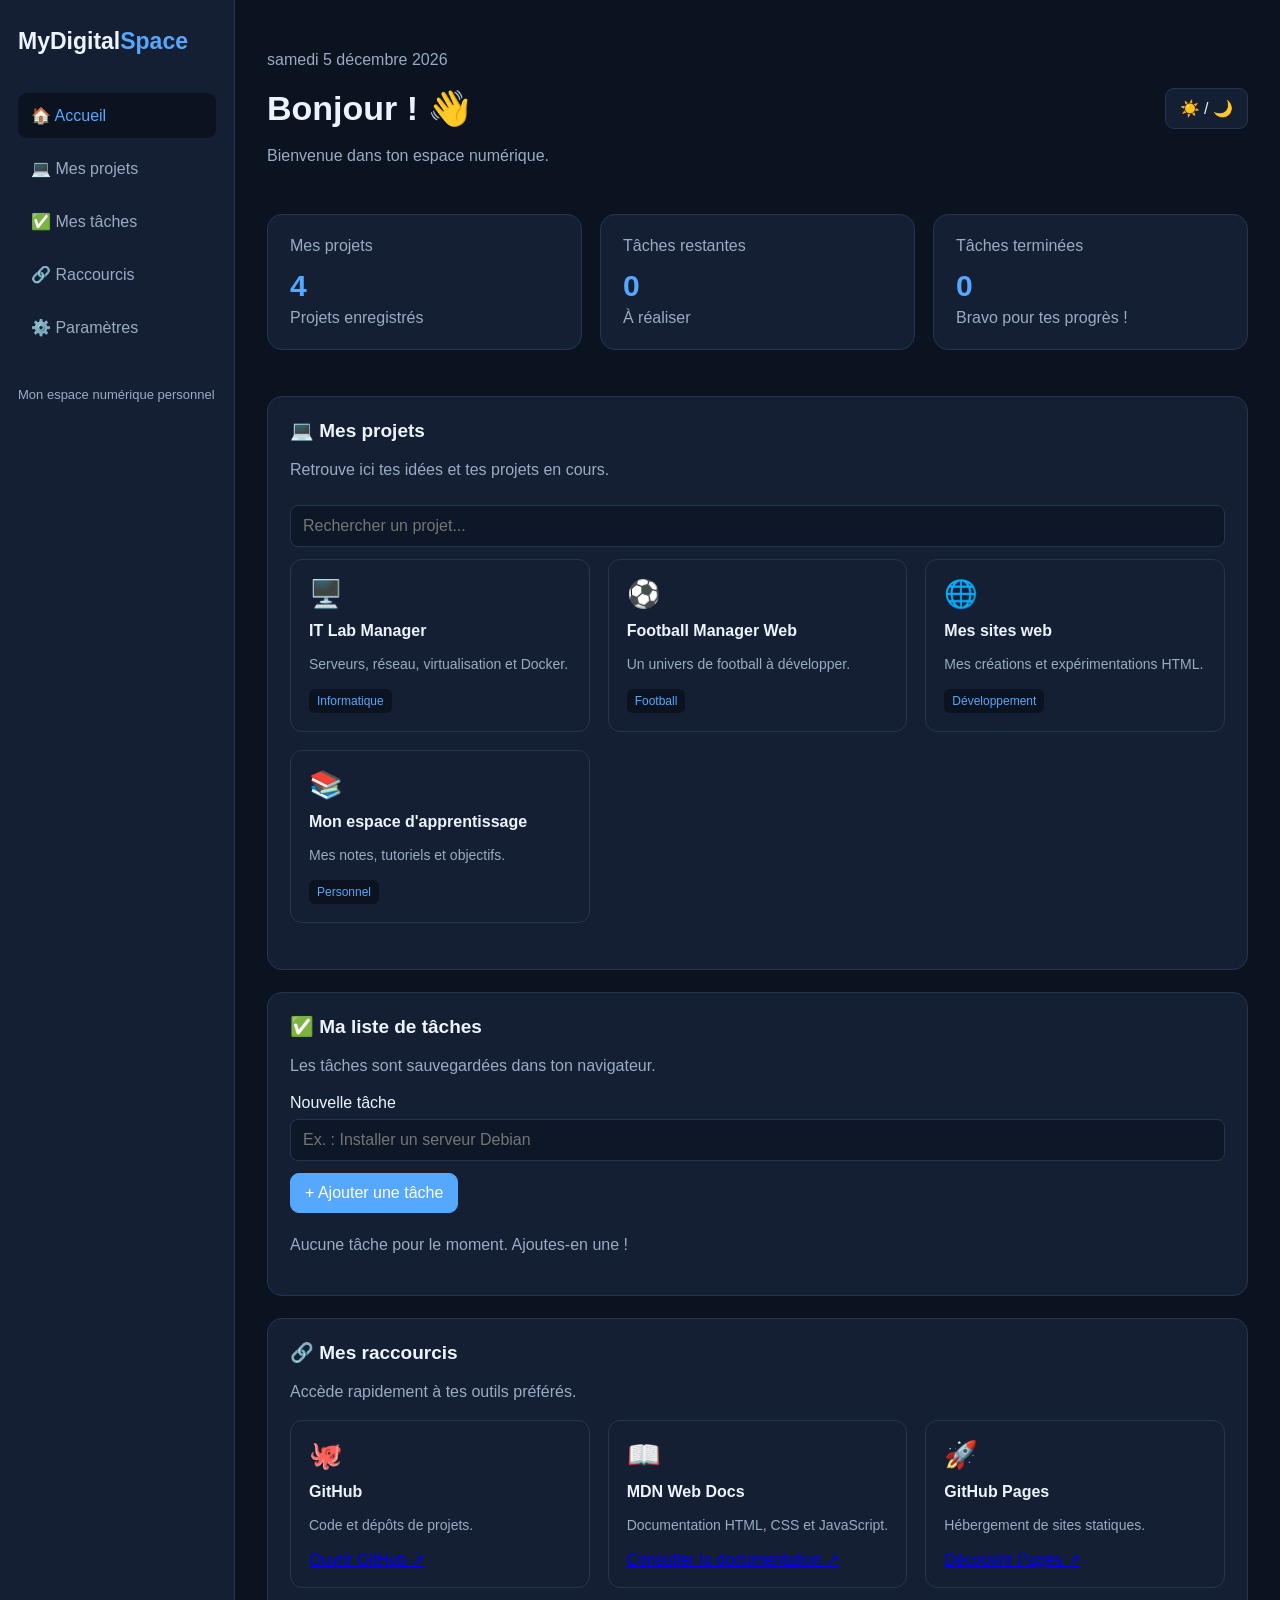
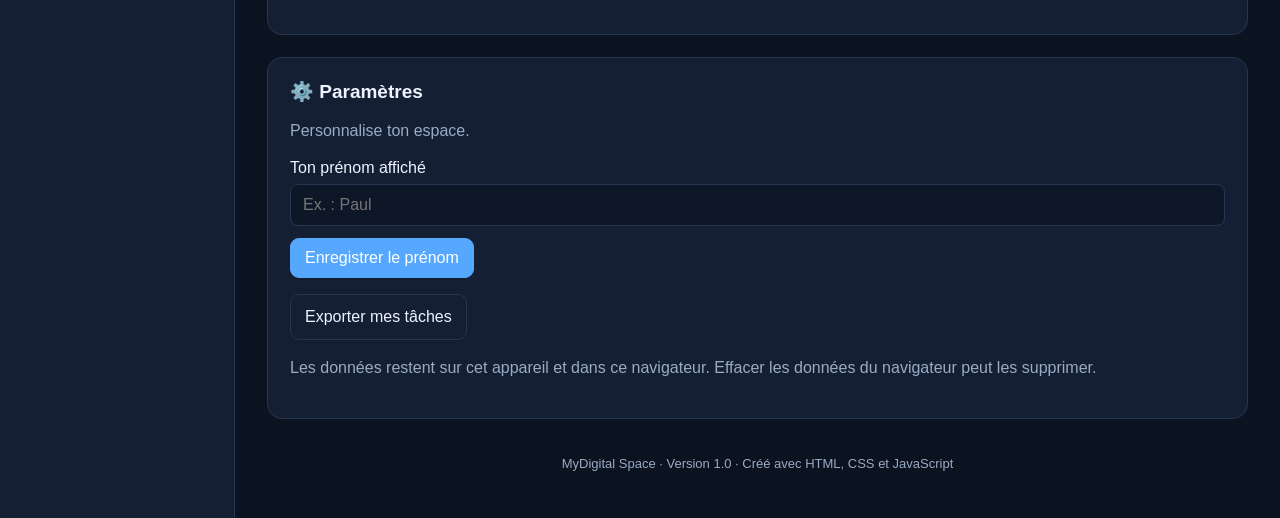
==== index.html @ 5dfcffd0 "Add initial HTML, CSS, and JavaScript for app Initial commit of the MyDigital Space web application," ====
<!DOCTYPE html>
<html lang="fr">
<head>
  <meta charset="UTF-8">
  <meta name="viewport" content="width=device-width, initial-scale=1">
  <title>MyDigital Space</title>

  <style>
    :root {
      --bg: #0b1220;
      --panel: #141f33;
      --text: #edf4ff;
      --muted: #9aabc4;
      --accent: #56a8ff;
      --border: #263650;
      --input: #0d1728;
    }

    body.light {
      --bg: #eef4fb;
      --panel: #ffffff;
      --text: #18253a;
      --muted: #60718b;
      --accent: #1769cf;
      --border: #d9e3ef;
      --input: #f5f8fc;
    }

    * {
      box-sizing: border-box;
    }

    body {
      margin: 0;
      background: var(--bg);
      color: var(--text);
      font-family: Arial, sans-serif;
      transition: background .2s, color .2s;
    }

    button, input, select {
      font: inherit;
    }

    button {
      cursor: pointer;
    }

    .layout {
      display: flex;
      min-height: 100vh;
    }

    aside {
      width: 235px;
      padding: 28px 18px;
      background: var(--panel);
      border-right: 1px solid var(--border);
      flex-shrink: 0;
    }

    .logo {
      font-size: 23px;
      font-weight: bold;
      margin-bottom: 38px;
    }

    .logo span {
      color: var(--accent);
    }

    .nav-link {
      display: block;
      width: 100%;
      padding: 13px;
      margin-bottom: 8px;
      color: var(--muted);
      text-decoration: none;
      border: 0;
      border-radius: 9px;
      background: transparent;
      text-align: left;
    }

    .nav-link:hover,
    .nav-link.active {
      background: var(--bg);
      color: var(--accent);
    }

    main {
      flex: 1;
      min-width: 0;
      padding: 32px;
    }

    header {
      display: flex;
      justify-content: space-between;
      align-items: center;
      gap: 16px;
      margin-bottom: 30px;
    }

    h1 {
      margin: 0 0 8px;
      font-size: clamp(24px, 4vw, 34px);
    }

    h2 {
      font-size: 19px;
      margin-top: 0;
    }

    p {
      line-height: 1.5;
    }

    .muted {
      color: var(--muted);
    }

    .button {
      border: 1px solid var(--border);
      background: var(--panel);
      color: var(--text);
      padding: 10px 14px;
      border-radius: 9px;
    }

    .button.primary {
      background: var(--accent);
      border-color: var(--accent);
      color: white;
    }

    .grid {
      display: grid;
      grid-template-columns: repeat(3, minmax(0, 1fr));
      gap: 18px;
      margin-bottom: 24px;
    }

    .panel {
      background: var(--panel);
      border: 1px solid var(--border);
      border-radius: 15px;
      padding: 22px;
      margin-bottom: 22px;
    }

    .stat {
      font-size: 30px;
      font-weight: bold;
      margin: 14px 0 6px;
      color: var(--accent);
    }

    .project-icon {
      font-size: 27px;
      margin-bottom: 12px;
    }

    .project-card {
      border: 1px solid var(--border);
      border-radius: 12px;
      padding: 18px;
      min-width: 0;
    }

    .project-card h3 {
      margin: 0 0 8px;
      font-size: 16px;
    }

    .project-card p {
      color: var(--muted);
      font-size: 14px;
    }

    .tag {
      display: inline-block;
      background: var(--bg);
      color: var(--accent);
      border-radius: 6px;
      padding: 5px 8px;
      font-size: 12px;
    }

    .field {
      width: 100%;
      padding: 11px 12px;
      margin: 7px 0 12px;
      background: var(--input);
      color: var(--text);
      border: 1px solid var(--border);
      border-radius: 8px;
    }

    .task-row {
      display: flex;
      align-items: center;
      gap: 10px;
      padding: 12px 0;
      border-bottom: 1px solid var(--border);
    }

    .task-row:last-child {
      border-bottom: 0;
    }

    .task-row label {
      flex: 1;
      overflow-wrap: anywhere;
    }

    .task-row.done label {
      text-decoration: line-through;
      color: var(--muted);
    }

    .delete {
      color: #ff8585;
      background: transparent;
      border: 0;
      padding: 7px;
    }

    .section {
      scroll-margin-top: 20px;
    }

    .hidden {
      display: none !important;
    }

    footer {
      color: var(--muted);
      font-size: 13px;
      text-align: center;
      padding: 15px;
    }

    @media (max-width: 900px) {
      .grid {
        grid-template-columns: repeat(2, minmax(0, 1fr));
      }

      aside {
        width: 190px;
      }

      main {
        padding: 22px;
      }
    }

    @media (max-width: 620px) {
      .layout {
        display: block;
      }

      aside {
        width: 100%;
        padding: 18px;
        border-right: 0;
        border-bottom: 1px solid var(--border);
      }

      .logo {
        margin-bottom: 15px;
      }

      aside nav {
        display: flex;
        flex-wrap: wrap;
        gap: 5px;
      }

      .nav-link {
        width: auto;
        margin: 0;
        padding: 9px;
      }

      main {
        padding: 18px;
      }

      .grid {
        grid-template-columns: 1fr;
      }

      header {
        align-items: flex-start;
      }
    }
  </style>
</head>

<body>
<div class="layout">

  <aside>
    <div class="logo">MyDigital<span>Space</span></div>

    <nav aria-label="Navigation principale">
      <a class="nav-link active" href="#accueil">🏠 Accueil</a>
      <a class="nav-link" href="#projets">💻 Mes projets</a>
      <a class="nav-link" href="#taches">✅ Mes tâches</a>
      <a class="nav-link" href="#raccourcis">🔗 Raccourcis</a>
      <a class="nav-link" href="#parametres">⚙️ Paramètres</a>
    </nav>

    <p class="muted" style="margin-top:35px;font-size:13px">
      Mon espace numérique personnel
    </p>
  </aside>

  <main>
    <header id="accueil">
      <div>
        <p class="muted" id="date">Mon espace personnel</p>
        <h1>Bonjour ! 👋</h1>
        <p class="muted">Bienvenue dans ton espace numérique.</p>
      </div>

      <button class="button" id="themeBtn" type="button">
        ☀️ / 🌙
      </button>
    </header>

    <section class="grid" aria-label="Statistiques">
      <article class="panel">
        <div class="muted">Mes projets</div>
        <div class="stat" id="projectCount">4</div>
        <div class="muted">Projets enregistrés</div>
      </article>

      <article class="panel">
        <div class="muted">Tâches restantes</div>
        <div class="stat" id="remainingCount">0</div>
        <div class="muted">À réaliser</div>
      </article>

      <article class="panel">
        <div class="muted">Tâches terminées</div>
        <div class="stat" id="doneCount">0</div>
        <div class="muted">Bravo pour tes progrès !</div>
      </article>
    </section>

    <section class="panel section" id="projets">
      <h2>💻 Mes projets</h2>
      <p class="muted">
        Retrouve ici tes idées et tes projets en cours.
      </p>

      <input
        class="field"
        id="projectSearch"
        type="search"
        placeholder="Rechercher un projet..."
        aria-label="Rechercher un projet"
      >

      <div class="grid" id="projectGrid">
        <article class="project-card" data-search="informatique serveur réseau">
          <div class="project-icon">🖥️</div>
          <h3>IT Lab Manager</h3>
          <p>Serveurs, réseau, virtualisation et Docker.</p>
          <span class="tag">Informatique</span>
        </article>

        <article class="project-card" data-search="football club gestion">
          <div class="project-icon">⚽</div>
          <h3>Football Manager Web</h3>
          <p>Un univers de football à développer.</p>
          <span class="tag">Football</span>
        </article>

        <article class="project-card" data-search="site web github pages">
          <div class="project-icon">🌐</div>
          <h3>Mes sites web</h3>
          <p>Mes créations et expérimentations HTML.</p>
          <span class="tag">Développement</span>
        </article>

        <article class="project-card" data-search="apprentissage notes">
          <div class="project-icon">📚</div>
          <h3>Mon espace d'apprentissage</h3>
          <p>Mes notes, tutoriels et objectifs.</p>
          <span class="tag">Personnel</span>
        </article>
      </div>
      <p class="muted" id="noProjects" hidden>
        Aucun projet ne correspond à cette recherche.
      </p>
    </section>

    <section class="panel section" id="taches">
      <h2>✅ Ma liste de tâches</h2>
      <p class="muted">
        Les tâches sont sauvegardées dans ton navigateur.
      </p>

      <form id="taskForm">
        <label for="taskInput">Nouvelle tâche</label>
        <input
          class="field"
          id="taskInput"
          maxlength="150"
          placeholder="Ex. : Installer un serveur Debian"
          required
        >
        <button class="button primary" type="submit">
          + Ajouter une tâche
        </button>
      </form>

      <div id="taskList" style="margin-top:20px"></div>
      <p class="muted" id="emptyTasks">
        Aucune tâche pour le moment. Ajoutes-en une !
      </p>
    </section>

    <section class="panel section" id="raccourcis">
      <h2>🔗 Mes raccourcis</h2>
      <p class="muted">Accède rapidement à tes outils préférés.</p>

      <div class="grid">
        <article class="project-card">
          <div class="project-icon">🐙</div>
          <h3>GitHub</h3>
          <p>Code et dépôts de projets.</p>
          <a href="https://github.com/" target="_blank"
             rel="noopener noreferrer">Ouvrir GitHub ↗</a>
        </article>

        <article class="project-card">
          <div class="project-icon">📖</div>
          <h3>MDN Web Docs</h3>
          <p>Documentation HTML, CSS et JavaScript.</p>
          <a href="https://developer.mozilla.org/fr/"
             target="_blank" rel="noopener noreferrer">
            Consulter la documentation ↗
          </a>
        </article>

        <article class="project-card">
          <div class="project-icon">🚀</div>
          <h3>GitHub Pages</h3>
          <p>Hébergement de sites statiques.</p>
          <a href="https://pages.github.com/"
             target="_blank" rel="noopener noreferrer">
            Découvrir Pages ↗
          </a>
        </article>
      </div>
    </section>

    <section class="panel section" id="parametres">
      <h2>⚙️ Paramètres</h2>
      <p class="muted">Personnalise ton espace.</p>

      <label for="displayName">Ton prénom affiché</label>
      <input class="field" id="displayName"
             maxlength="40" placeholder="Ex. : Paul">

      <button class="button primary" id="saveName" type="button">
        Enregistrer le prénom
      </button>

      <p>
        <button class="button" id="exportBtn" type="button">
          Exporter mes tâches
        </button>
      </p>

      <p class="muted">
        Les données restent sur cet appareil et dans ce navigateur.
        Effacer les données du navigateur peut les supprimer.
      </p>
    </section>

    <footer>
      MyDigital Space · Version 1.0 · Créé avec HTML, CSS et JavaScript
    </footer>
  </main>
</div>

<script>
  const $ = (selector) => document.querySelector(selector);

  // Chargement sécurisé des données locales
  function load(key, fallback) {
    try {
      const value = localStorage.getItem(key);
      return value === null ? fallback : JSON.parse(value);
    } catch {
      return fallback;
    }
  }

  function save(key, value) {
    try {
      localStorage.setItem(key, JSON.stringify(value));
    } catch {
      alert("Impossible de sauvegarder. Vérifie le stockage du navigateur.");
    }
  }

  let tasks = load("mds_tasks", []);
  if (!Array.isArray(tasks)) tasks = [];

  let savedName = load("mds_name", "");
  if (typeof savedName !== "string") savedName = "";

  function renderTasks() {
    const list = $("#taskList");
    list.replaceChildren();

    tasks.forEach((task) => {
      const row = document.createElement("div");
      row.className = "task-row" + (task.done ? " done" : "");

      const checkbox = document.createElement("input");
      checkbox.type = "checkbox";
      checkbox.checked = Boolean(task.done);
      checkbox.setAttribute("aria-label", "Tâche terminée");

      checkbox.addEventListener("change", () => {
        task.done = checkbox.checked;
        save("mds_tasks", tasks);
        renderTasks();
      });

      const label = document.createElement("label");
      label.textContent = task.text;

      const remove = document.createElement("button");
      remove.className = "delete";
      remove.type = "button";
      remove.textContent = "Supprimer";
      remove.setAttribute("aria-label", "Supprimer " + task.text);

      remove.addEventListener("click", () => {
        tasks = tasks.filter((item) => item.id !== task.id);
        save("mds_tasks", tasks);
        renderTasks();
      });

      row.append(checkbox, label, remove);
      list.append(row);
    });

    const completed = tasks.filter((task) => task.done).length;

    $("#remainingCount").textContent = tasks.length - completed;
    $("#doneCount").textContent = completed;
    $("#emptyTasks").hidden = tasks.length > 0;
  }

  $("#taskForm").addEventListener("submit", (event) => {
    event.preventDefault();

    const input = $("#taskInput");
    const text = input.value.trim();

    if (!text) return;

    tasks.push({
      id: Date.now() + "-" + Math.random().toString(16).slice(2),
      text,
      done: false
    });

    save("mds_tasks", tasks);
    input.value = "";
    renderTasks();
    input.focus();
  });

  // Mode sombre / clair
  function applyTheme(theme) {
    document.body.classList.toggle("light", theme === "light");
    save("mds_theme", theme);
  }

  $("#themeBtn").addEventListener("click", () => {
    const next = document.body.classList.contains("light")
      ? "dark"
      : "light";

    applyTheme(next);
  });

  const initialTheme = load("mds_theme", "dark");
  applyTheme(initialTheme === "light" ? "light" : "dark");

  // Recherche de projets
  $("#projectSearch").addEventListener("input", (event) => {
    const query = event.target.value.trim().toLowerCase();
    let visible = 0;

    document.querySelectorAll(".project-card[data-search]")
      .forEach((card) => {
        const matches = card.dataset.search.includes(query) ||
          card.textContent.toLowerCase().includes(query);

        card.classList.toggle("hidden", !matches);
        if (matches) visible++;
      });

    $("#noProjects").hidden = visible > 0;
  });

  // Personnalisation du prénom
  function updateGreeting(name) {
    const title = document.querySelector("header h1");
    title.textContent = name ? "Bonjour " + name + " ! 👋" : "Bonjour ! 👋";
  }

  $("#displayName").value = savedName;
  updateGreeting(savedName);

  $("#saveName").addEventListener("click", () => {
    savedName = $("#displayName").value.trim().slice(0, 40);
    save("mds_name", savedName);
    updateGreeting(savedName);
  });

  // Date du jour
  $("#date").textContent = new Intl.DateTimeFormat("fr-FR", {
    weekday: "long",
    day: "numeric",
    month: "long",
    year: "numeric"
  }).format(new Date());

  // Export JSON des tâches
  $("#exportBtn").addEventListener("click", () => {
    const blob = new Blob(
      [JSON.stringify(tasks, null, 2)],
      { type: "application/json" }
    );

    const url = URL.createObjectURL(blob);
    const link = document.createElement("a");
    link.href = url;
    link.download = "mes-taches.json";
    link.click();
    URL.revokeObjectURL(url);
  });

  // Statistiques des projets
  $("#projectCount").textContent =
    document.querySelectorAll(".project-card[data-search]").length;

  renderTasks();
</script>
</body>
</html>
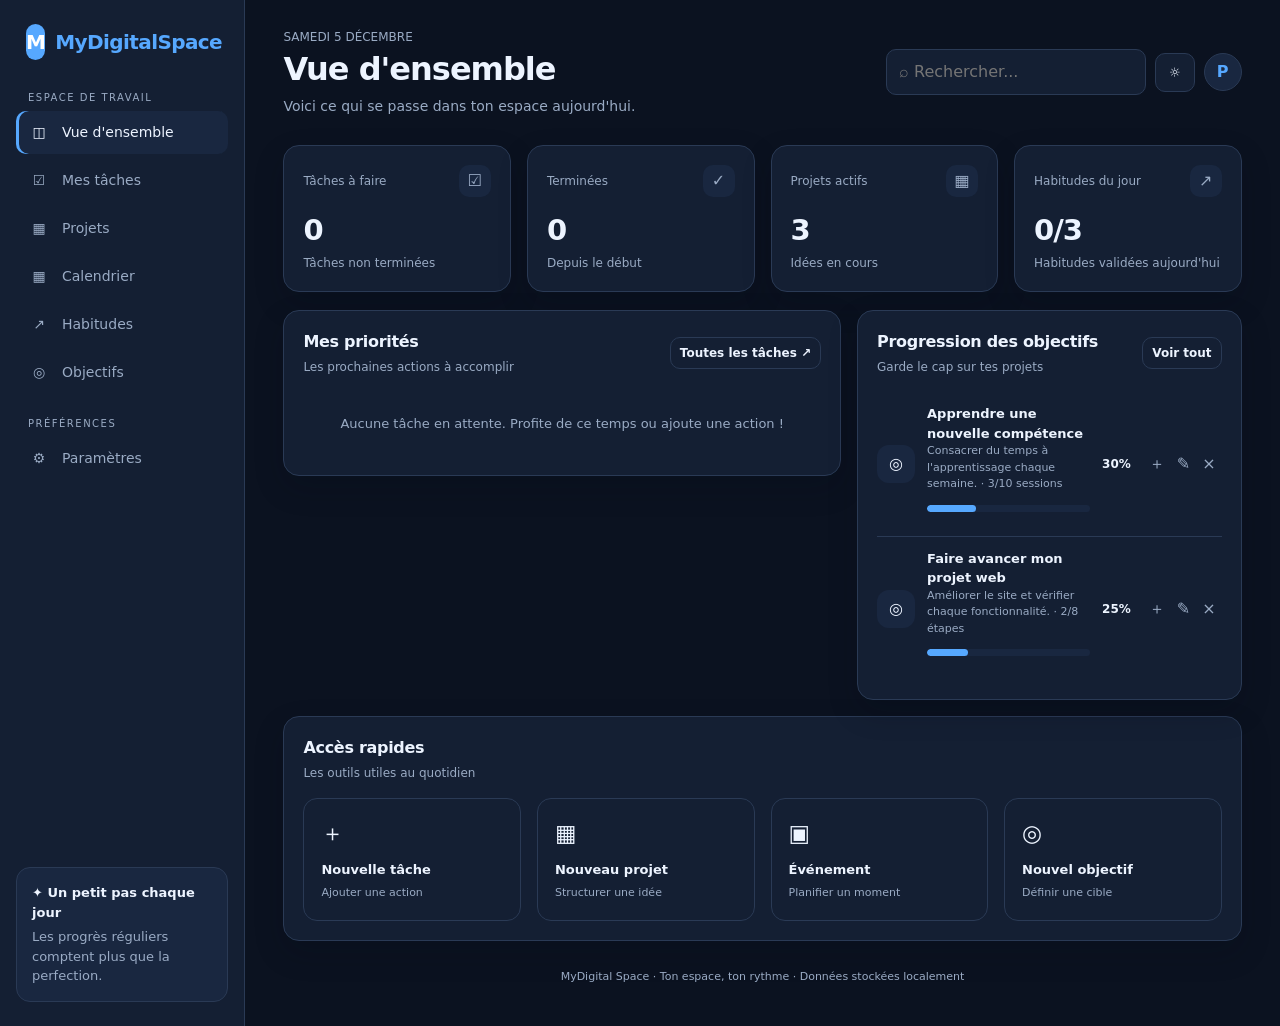
==== commit e32866bb: "Add files via upload" ====
--- a/index.html
+++ b/index.html
@@ -1,664 +1,167 @@
-
 <!DOCTYPE html>
 <html lang="fr">
 <head>
-  <meta charset="UTF-8">
-  <meta name="viewport" content="width=device-width, initial-scale=1">
-  <title>MyDigital Space</title>
+<meta charset="UTF-8">
+<meta name="viewport" content="width=device-width, initial-scale=1">
+<meta name="description" content="MyDigital Space, espace personnel pour organiser ses tâches, projets, habitudes et objectifs.">
+<title>MyDigital Space</title>
+<style>
+:root{--bg:#0b1220;--panel:#141f33;--panel2:#192740;--text:#edf4ff;--muted:#9aabc4;--accent:#56a8ff;--accent2:#8bd8d0;--border:#2a3a55;--danger:#ff8585;--good:#65d6a2;--shadow:0 12px 30px #02081730}
+body.light{--bg:#eef4fb;--panel:#fff;--panel2:#f5f8fd;--text:#18253a;--muted:#60718b;--accent:#1769cf;--accent2:#087f78;--border:#d9e3ef;--shadow:0 12px 30px #19345610}
+*{box-sizing:border-box}html{scroll-behavior:smooth}body{margin:0;background:var(--bg);color:var(--text);font-family:Inter,ui-sans-serif,system-ui,-apple-system,"Segoe UI",sans-serif;line-height:1.5}button,input,select,textarea{font:inherit}button,a{transition:background .18s,border-color .18s,color .18s}button{cursor:pointer}button:focus-visible,a:focus-visible,input:focus-visible,textarea:focus-visible,select:focus-visible{outline:3px solid var(--accent);outline-offset:2px}a{color:var(--accent);text-decoration:none}.shell{display:grid;grid-template-columns:245px minmax(0,1fr);min-height:100vh}.sidebar{background:var(--panel);border-right:1px solid var(--border);padding:24px 16px;display:flex;flex-direction:column;gap:24px}.brand{display:flex;gap:10px;align-items:center;padding:0 10px;font-weight:800;font-size:20px;letter-spacing:-.6px}.brand-mark{display:grid;place-items:center;width:36px;height:36px;background:var(--accent);color:#fff;border-radius:12px;font-weight:900}.brand span:last-child{color:var(--accent)}.nav-label{font-size:10px;letter-spacing:1.5px;text-transform:uppercase;color:var(--muted);padding:0 12px;margin:6px 0}.nav{display:grid;gap:5px}.nav a{color:var(--muted);display:flex;gap:12px;align-items:center;padding:11px 12px;border-radius:10px;font-size:14px}.nav a:hover,.nav a.active{background:var(--panel2);color:var(--text)}.nav a.active{box-shadow:inset 3px 0 var(--accent)}.nav-icon{width:22px;text-align:center}.side-note{margin-top:auto;border:1px solid var(--border);background:var(--panel2);border-radius:14px;padding:15px;font-size:13px;color:var(--muted)}.side-note strong{color:var(--text);display:block;margin-bottom:5px}.main{min-width:0;padding:28px clamp(16px,3vw,42px) 40px;max-width:1600px;width:100%;margin:0 auto}.topbar{display:flex;justify-content:space-between;align-items:center;gap:16px;margin-bottom:28px}.crumb{color:var(--muted);font-size:12px;margin-bottom:5px}.page-title{font-size:clamp(24px,3vw,32px);line-height:1.15;margin:0;letter-spacing:-1px}.sub{color:var(--muted);margin:8px 0 0;font-size:14px}.top-actions{display:flex;gap:9px;align-items:center}.avatar{width:38px;height:38px;border-radius:50%;background:var(--panel2);border:1px solid var(--border);display:grid;place-items:center;font-weight:700;color:var(--accent)}.btn{border:1px solid var(--border);background:var(--panel);color:var(--text);border-radius:10px;padding:9px 13px;font-size:13px;font-weight:650;display:inline-flex;align-items:center;justify-content:center;gap:7px}.btn:hover{border-color:var(--accent)}.btn.primary{background:var(--accent);border-color:var(--accent);color:white}.btn.danger{color:var(--danger)}.btn.small{padding:6px 9px;font-size:12px}.search{width:min(260px,34vw);border:1px solid var(--border);background:var(--panel);border-radius:10px;color:var(--text);padding:10px 12px}.view{display:none;animation:appear .2s ease}.view.active{display:block}@keyframes appear{from{opacity:.4;transform:translateY(4px)}to{opacity:1;transform:none}}.grid{display:grid;gap:16px}.stats{grid-template-columns:repeat(4,minmax(0,1fr));margin-bottom:18px}.card{background:var(--panel);border:1px solid var(--border);border-radius:16px;padding:19px;box-shadow:var(--shadow);min-width:0}.stat-head{display:flex;justify-content:space-between;align-items:center;color:var(--muted);font-size:12px;gap:8px}.stat-icon{width:32px;height:32px;border-radius:10px;display:grid;place-items:center;background:var(--panel2);font-size:16px}.stat-value{font-size:29px;font-weight:800;letter-spacing:-1px;margin:12px 0 2px}.stat-foot{font-size:12px;color:var(--muted)}.accent{color:var(--accent)}.two-col{grid-template-columns:minmax(0,1.45fr) minmax(270px,1fr);align-items:start}.section-head{display:flex;justify-content:space-between;align-items:center;gap:12px;margin-bottom:16px}.section-head h2{font-size:16px;margin:0;letter-spacing:-.3px}.section-head p{font-size:12px;color:var(--muted);margin:4px 0 0}.task-list{display:grid}.task{display:flex;gap:11px;align-items:flex-start;padding:12px 0;border-bottom:1px solid var(--border)}.task:last-child{border-bottom:0}.check{appearance:none;width:18px;height:18px;flex-shrink:0;border:1.5px solid var(--muted);border-radius:6px;margin:2px 0 0;cursor:pointer}.check:checked{background:var(--accent);border-color:var(--accent)}.check:checked:after{content:"✓";color:white;display:block;text-align:center;font-size:12px;line-height:16px}.task-body{flex:1;min-width:0}.task-title{font-size:13px;font-weight:650;overflow-wrap:anywhere}.task.done .task-title{text-decoration:line-through;color:var(--muted)}.task-meta{font-size:11px;color:var(--muted);margin-top:4px}.pill{display:inline-flex;align-items:center;gap:5px;font-size:10px;padding:4px 7px;border-radius:99px;background:var(--panel2);color:var(--muted);white-space:nowrap}.pill.green{color:var(--good)}.pill.blue{color:var(--accent)}.pill.orange{color:#f3b75d}.row-actions{display:flex;gap:4px}.icon-btn{background:transparent;border:0;color:var(--muted);padding:4px 6px;border-radius:7px}.icon-btn:hover{background:var(--panel2);color:var(--text)}.empty{padding:22px;text-align:center;color:var(--muted);font-size:13px}.progress-line{height:7px;border-radius:20px;background:var(--panel2);overflow:hidden;margin:12px 0}.progress-line span{height:100%;display:block;background:var(--accent);border-radius:20px;transition:width .2s}.goal-row{display:flex;align-items:center;gap:12px;padding:12px 0;border-bottom:1px solid var(--border)}.goal-row:last-child{border-bottom:0}.goal-emoji{width:38px;height:38px;border-radius:12px;background:var(--panel2);display:grid;place-items:center}.goal-content{flex:1;min-width:0}.goal-title{font-size:13px;font-weight:650}.goal-detail{font-size:11px;color:var(--muted)}.goal-pct{font-size:12px;font-weight:750}.quick-grid{grid-template-columns:repeat(4,minmax(0,1fr))}.quick{padding:17px;text-align:left;background:var(--panel);border:1px solid var(--border);border-radius:14px;color:var(--text)}.quick:hover{border-color:var(--accent);transform:translateY(-2px)}.quick .big{font-size:23px}.quick strong{display:block;font-size:13px;margin-top:9px}.quick small{color:var(--muted);font-size:11px}.toolbar{display:flex;flex-wrap:wrap;gap:9px;align-items:center;margin-bottom:16px}.toolbar .search{flex:1;min-width:180px;width:auto}.field{display:grid;gap:6px;margin-bottom:14px}.field label{font-size:12px;color:var(--muted);font-weight:650}.field input,.field select,.field textarea,.control{width:100%;border:1px solid var(--border);background:var(--bg);color:var(--text);border-radius:9px;padding:10px 11px;min-width:0}.field textarea{resize:vertical;min-height:90px}.form-grid{display:grid;grid-template-columns:1fr 1fr;gap:0 13px}.form-grid .full{grid-column:1/-1}.table-wrap{overflow-x:auto}table{width:100%;border-collapse:collapse;font-size:13px}th,td{text-align:left;padding:12px 10px;border-bottom:1px solid var(--border);white-space:nowrap}th{font-size:11px;color:var(--muted);font-weight:650}td{color:var(--text)}.project-grid{grid-template-columns:repeat(3,minmax(0,1fr))}.project-card{background:var(--panel);border:1px solid var(--border);border-radius:15px;padding:19px}.project-symbol{width:43px;height:43px;display:grid;place-items:center;border-radius:13px;background:var(--panel2);font-size:22px;margin-bottom:15px}.project-card h3{font-size:15px;margin:0 0 7px}.project-card p{font-size:12px;color:var(--muted);min-height:38px}.project-foot{display:flex;justify-content:space-between;align-items:center;margin-top:15px;gap:8px}.habit-grid{grid-template-columns:repeat(7,minmax(0,1fr));gap:8px}.day{background:var(--panel2);border:1px solid var(--border);border-radius:9px;text-align:center;padding:9px 2px;font-size:10px;color:var(--muted)}.day strong{display:block;color:var(--text);font-size:13px;margin:4px 0}.day.marked{background:color-mix(in srgb,var(--accent) 18%,var(--panel));border-color:var(--accent)}.day button{border:0;background:transparent;color:inherit;font-size:15px}.calendar-head{display:flex;justify-content:space-between;align-items:center;margin-bottom:15px}.calendar-grid{display:grid;grid-template-columns:repeat(7,minmax(0,1fr));border-top:1px solid var(--border);border-left:1px solid var(--border)}.calendar-cell{min-height:83px;padding:7px;border-right:1px solid var(--border);border-bottom:1px solid var(--border);font-size:11px;color:var(--muted);overflow-wrap:anywhere}.calendar-cell.today{background:color-mix(in srgb,var(--accent) 12%,var(--panel));color:var(--text)}.calendar-cell .event{margin-top:5px;background:var(--panel2);border-left:2px solid var(--accent);padding:4px;border-radius:3px;color:var(--text);font-size:10px}.weekdays{display:grid;grid-template-columns:repeat(7,1fr);text-align:center;color:var(--muted);font-size:10px;padding:10px 0}.habit-item{display:flex;align-items:center;gap:10px;padding:13px 0;border-bottom:1px solid var(--border)}.habit-item:last-child{border-bottom:0}.habit-item .grow{flex:1}.habit-item strong{font-size:13px}.habit-item p{font-size:11px;color:var(--muted);margin:3px 0}.settings-grid{grid-template-columns:repeat(2,minmax(0,1fr))}.notice{border:1px solid var(--border);background:var(--panel2);border-radius:12px;padding:13px;color:var(--muted);font-size:12px}.toast{position:fixed;bottom:22px;right:22px;background:var(--text);color:var(--bg);padding:12px 17px;border-radius:10px;box-shadow:var(--shadow);font-size:13px;z-index:50;display:none}.toast.show{display:block}.modal-backdrop{position:fixed;inset:0;background:#030817aa;display:none;align-items:center;justify-content:center;padding:18px;z-index:30}.modal-backdrop.open{display:flex}.modal{width:min(520px,100%);max-height:90vh;overflow:auto;background:var(--panel);border:1px solid var(--border);border-radius:17px;padding:22px;box-shadow:var(--shadow)}.modal-top{display:flex;justify-content:space-between;align-items:center;margin-bottom:18px}.modal-top h2{margin:0;font-size:18px}.hidden{display:none!important}.footer{padding:28px 0 0;text-align:center;color:var(--muted);font-size:11px}
+@media(max-width:1100px){.shell{grid-template-columns:210px minmax(0,1fr)}.stats{grid-template-columns:repeat(2,minmax(0,1fr))}.project-grid{grid-template-columns:repeat(2,minmax(0,1fr))}.quick-grid{grid-template-columns:repeat(2,minmax(0,1fr))}.two-col{grid-template-columns:1fr}}
+@media(max-width:680px){.shell{display:block}.sidebar{padding:13px;border-right:0;border-bottom:1px solid var(--border);gap:12px}.brand{padding:0 4px}.sidebar .nav-label,.side-note{display:none}.nav{display:flex;overflow-x:auto;padding-bottom:3px}.nav a{white-space:nowrap;padding:9px}.nav a.active{box-shadow:inset 0 -3px var(--accent)}.main{padding:20px 14px 30px}.topbar{align-items:flex-start}.top-actions{flex-wrap:wrap;justify-content:flex-end}.search.global{display:none}.stats{gap:9px}.card{padding:14px}.stat-value{font-size:25px}.project-grid,.settings-grid{grid-template-columns:1fr}.form-grid{grid-template-columns:1fr}.form-grid .full{grid-column:auto}.calendar-cell{min-height:58px;padding:4px;font-size:10px}.calendar-cell .event{font-size:9px}.habit-grid{gap:4px}.day{padding:7px 1px}.section-head{align-items:flex-start}.section-head .btn{font-size:11px;padding:7px}.quick-grid{gap:9px}}
+@media(prefers-reduced-motion:reduce){*,*::before,*::after{scroll-behavior:auto!important;animation:none!important;transition:none!important}}
+</style>
+</head>
+<body>
+<div class="shell">
+<aside class="sidebar">
+  <div class="brand"><span class="brand-mark">M</span><span>MyDigital<span>Space</span></span></div>
+  <div>
+    <div class="nav-label">Espace de travail</div>
+    <nav class="nav" id="navigation">
+      <a href="#dashboard" data-view="dashboard" class="active"><span class="nav-icon">◫</span>Vue d'ensemble</a>
+      <a href="#tasks" data-view="tasks"><span class="nav-icon">☑</span>Mes tâches</a>
+      <a href="#projects" data-view="projects"><span class="nav-icon">▦</span>Projets</a>
+      <a href="#calendar" data-view="calendar"><span class="nav-icon">▦</span>Calendrier</a>
+      <a href="#habits" data-view="habits"><span class="nav-icon">↗</span>Habitudes</a>
+      <a href="#goals" data-view="goals"><span class="nav-icon">◎</span>Objectifs</a>
+    </nav>
+    <div class="nav-label" style="margin-top:22px">Préférences</div>
+    <nav class="nav">
+      <a href="#settings" data-view="settings"><span class="nav-icon">⚙</span>Paramètres</a>
+    </nav>
+  </div>
+  <div class="side-note"><strong>✦ Un petit pas chaque jour</strong>Les progrès réguliers comptent plus que la perfection.</div>
+</aside>
+<main class="main">
+  <header class="topbar">
+    <div><div class="crumb" id="todayLabel">MON ESPACE PERSONNEL</div><h1 class="page-title" id="pageTitle">Vue d'ensemble</h1><p class="sub" id="pageSubtitle">Voici ce qui se passe dans ton espace aujourd'hui.</p></div>
+    <div class="top-actions"><input id="globalSearch" class="search global" placeholder="⌕ Rechercher..." aria-label="Recherche rapide"><button class="btn" id="themeToggle" title="Changer de thème" aria-label="Changer de thème">☼</button><div class="avatar" id="avatar">P</div></div>
+  </header>
 
-  <style>
-    :root {
-      --bg: #0b1220;
-      --panel: #141f33;
-      --text: #edf4ff;
-      --muted: #9aabc4;
-      --accent: #56a8ff;
-      --border: #263650;
-      --input: #0d1728;
-    }
+  <section class="view active" id="view-dashboard">
+    <div class="grid stats">
+      <article class="card"><div class="stat-head">Tâches à faire <span class="stat-icon">☑</span></div><div class="stat-value" id="statOpen">0</div><div class="stat-foot">Tâches non terminées</div></article>
+      <article class="card"><div class="stat-head">Terminées <span class="stat-icon">✓</span></div><div class="stat-value" id="statDone">0</div><div class="stat-foot">Depuis le début</div></article>
+      <article class="card"><div class="stat-head">Projets actifs <span class="stat-icon">▦</span></div><div class="stat-value" id="statProjects">0</div><div class="stat-foot">Idées en cours</div></article>
+      <article class="card"><div class="stat-head">Habitudes du jour <span class="stat-icon">↗</span></div><div class="stat-value" id="statHabits">0/0</div><div class="stat-foot">Habitudes validées aujourd'hui</div></article>
+    </div>
+    <div class="grid two-col">
+      <article class="card"><div class="section-head"><div><h2>Mes priorités</h2><p>Les prochaines actions à accomplir</p></div><button class="btn small" data-go="tasks">Toutes les tâches ↗</button></div><div id="dashboardTasks" class="task-list"></div></article>
+      <article class="card"><div class="section-head"><div><h2>Progression des objectifs</h2><p>Garde le cap sur tes projets</p></div><button class="btn small" data-go="goals">Voir tout</button></div><div id="dashboardGoals"></div></article>
+    </div>
+    <div class="card" style="margin-top:16px"><div class="section-head"><div><h2>Accès rapides</h2><p>Les outils utiles au quotidien</p></div></div><div class="grid quick-grid">
+      <button class="quick" data-action="task"><span class="big">＋</span><strong>Nouvelle tâche</strong><small>Ajouter une action</small></button>
+      <button class="quick" data-action="project"><span class="big">▦</span><strong>Nouveau projet</strong><small>Structurer une idée</small></button>
+      <button class="quick" data-action="event"><span class="big">▣</span><strong>Événement</strong><small>Planifier un moment</small></button>
+      <button class="quick" data-action="goal"><span class="big">◎</span><strong>Nouvel objectif</strong><small>Définir une cible</small></button>
+    </div></div>
+  </section>
 
-    body.light {
-      --bg: #eef4fb;
-      --panel: #ffffff;
-      --text: #18253a;
-      --muted: #60718b;
-      --accent: #1769cf;
-      --border: #d9e3ef;
-      --input: #f5f8fc;
-    }
+  <section class="view" id="view-tasks">
+    <div class="toolbar"><input class="search" id="taskSearch" placeholder="Rechercher dans les tâches..." aria-label="Rechercher les tâches"><select class="control" style="width:auto" id="taskFilter" aria-label="Filtrer les tâches"><option value="all">Toutes les tâches</option><option value="open">À faire</option><option value="done">Terminées</option></select><button class="btn primary" data-action="task">＋ Ajouter une tâche</button></div>
+    <div class="card"><div class="section-head"><div><h2>Liste des tâches</h2><p>Organise tes actions par priorité et échéance.</p></div><span class="pill" id="taskCountLabel">0 tâche</span></div><div id="allTasks" class="task-list"></div></div>
+  </section>
 
-    * {
-      box-sizing: border-box;
-    }
+  <section class="view" id="view-projects">
+    <div class="toolbar"><input class="search" id="projectSearch" placeholder="Rechercher un projet..." aria-label="Rechercher les projets"><button class="btn primary" data-action="project">＋ Nouveau projet</button></div>
+    <div class="grid project-grid" id="allProjects"></div>
+  </section>
 
-    body {
-      margin: 0;
-      background: var(--bg);
-      color: var(--text);
-      font-family: Arial, sans-serif;
-      transition: background .2s, color .2s;
-    }
+  <section class="view" id="view-calendar">
+    <div class="card"><div class="calendar-head"><button class="btn" id="prevMonth" aria-label="Mois précédent">←</button><h2 id="monthTitle" style="margin:0"></h2><button class="btn" id="nextMonth" aria-label="Mois suivant">→</button></div><div class="weekdays"><span>Lun</span><span>Mar</span><span>Mer</span><span>Jeu</span><span>Ven</span><span>Sam</span><span>Dim</span></div><div class="calendar-grid" id="calendarGrid"></div><p class="sub">Clique sur une date pour ajouter un événement. Les événements sont conservés localement.</p></div>
+    <div class="card" style="margin-top:16px"><div class="section-head"><div><h2>Prochains événements</h2><p>Ton planning à venir</p></div><button class="btn primary" data-action="event">＋ Événement</button></div><div id="eventList"></div></div>
+  </section>
 
-    button, input, select {
-      font: inherit;
-    }
+  <section class="view" id="view-habits">
+    <div class="card"><div class="section-head"><div><h2>Mon suivi quotidien</h2><p>Coche une habitude quand tu l'as réalisée aujourd'hui.</p></div><button class="btn primary" data-action="habit">＋ Habitude</button></div><div id="habitList"></div></div>
+    <div class="card" style="margin-top:16px"><div class="section-head"><div><h2>Cette semaine</h2><p>Marque tes journées où tu as avancé.</p></div></div><div class="grid habit-grid" id="weekGrid"></div></div>
+  </section>
 
-    button {
-      cursor: pointer;
-    }
+  <section class="view" id="view-goals">
+    <div class="toolbar"><div class="sub" style="flex:1">Transforme tes idées en objectifs mesurables.</div><button class="btn primary" data-action="goal">＋ Nouvel objectif</button></div>
+    <div class="grid project-grid" id="allGoals"></div>
+  </section>
 
-    .layout {
-      display: flex;
-      min-height: 100vh;
-    }
-
-    aside {
-      width: 235px;
-      padding: 28px 18px;
-      background: var(--panel);
-      border-right: 1px solid var(--border);
-      flex-shrink: 0;
-    }
-
-    .logo {
-      font-size: 23px;
-      font-weight: bold;
-      margin-bottom: 38px;
-    }
-
-    .logo span {
-      color: var(--accent);
-    }
-
-    .nav-link {
-      display: block;
-      width: 100%;
-      padding: 13px;
-      margin-bottom: 8px;
-      color: var(--muted);
-      text-decoration: none;
-      border: 0;
-      border-radius: 9px;
-      background: transparent;
-      text-align: left;
-    }
-
-    .nav-link:hover,
-    .nav-link.active {
-      background: var(--bg);
-      color: var(--accent);
-    }
-
-    main {
-      flex: 1;
-      min-width: 0;
-      padding: 32px;
-    }
-
-    header {
-      display: flex;
-      justify-content: space-between;
-      align-items: center;
-      gap: 16px;
-      margin-bottom: 30px;
-    }
-
-    h1 {
-      margin: 0 0 8px;
-      font-size: clamp(24px, 4vw, 34px);
-    }
-
-    h2 {
-      font-size: 19px;
-      margin-top: 0;
-    }
-
-    p {
-      line-height: 1.5;
-    }
-
-    .muted {
-      color: var(--muted);
-    }
-
-    .button {
-      border: 1px solid var(--border);
-      background: var(--panel);
-      color: var(--text);
-      padding: 10px 14px;
-      border-radius: 9px;
-    }
-
-    .button.primary {
-      background: var(--accent);
-      border-color: var(--accent);
-      color: white;
-    }
-
-    .grid {
-      display: grid;
-      grid-template-columns: repeat(3, minmax(0, 1fr));
-      gap: 18px;
-      margin-bottom: 24px;
-    }
-
-    .panel {
-      background: var(--panel);
-      border: 1px solid var(--border);
-      border-radius: 15px;
-      padding: 22px;
-      margin-bottom: 22px;
-    }
-
-    .stat {
-      font-size: 30px;
-      font-weight: bold;
-      margin: 14px 0 6px;
-      color: var(--accent);
-    }
-
-    .project-icon {
-      font-size: 27px;
-      margin-bottom: 12px;
-    }
-
-    .project-card {
-      border: 1px solid var(--border);
-      border-radius: 12px;
-      padding: 18px;
-      min-width: 0;
-    }
-
-    .project-card h3 {
-      margin: 0 0 8px;
-      font-size: 16px;
-    }
-
-    .project-card p {
-      color: var(--muted);
-      font-size: 14px;
-    }
-
-    .tag {
-      display: inline-block;
-      background: var(--bg);
-      color: var(--accent);
-      border-radius: 6px;
-      padding: 5px 8px;
-      font-size: 12px;
-    }
-
-    .field {
-      width: 100%;
-      padding: 11px 12px;
-      margin: 7px 0 12px;
-      background: var(--input);
-      color: var(--text);
-      border: 1px solid var(--border);
-      border-radius: 8px;
-    }
-
-    .task-row {
-      display: flex;
-      align-items: center;
-      gap: 10px;
-      padding: 12px 0;
-      border-bottom: 1px solid var(--border);
-    }
-
-    .task-row:last-child {
-      border-bottom: 0;
-    }
-
-    .task-row label {
-      flex: 1;
-      overflow-wrap: anywhere;
-    }
-
-    .task-row.done label {
-      text-decoration: line-through;
-      color: var(--muted);
-    }
-
-    .delete {
-      color: #ff8585;
-      background: transparent;
-      border: 0;
-      padding: 7px;
-    }
-
-    .section {
-      scroll-margin-top: 20px;
-    }
-
-    .hidden {
-      display: none !important;
-    }
-
-    footer {
-      color: var(--muted);
-      font-size: 13px;
-      text-align: center;
-      padding: 15px;
-    }
-
-    @media (max-width: 900px) {
-      .grid {
-        grid-template-columns: repeat(2, minmax(0, 1fr));
-      }
-
-      aside {
-        width: 190px;
-      }
-
-      main {
-        padding: 22px;
-      }
-    }
-
-    @media (max-width: 620px) {
-      .layout {
-        display: block;
-      }
-
-      aside {
-        width: 100%;
-        padding: 18px;
-        border-right: 0;
-        border-bottom: 1px solid var(--border);
-      }
-
-      .logo {
-        margin-bottom: 15px;
-      }
-
-      aside nav {
-        display: flex;
-        flex-wrap: wrap;
-        gap: 5px;
-      }
-
-      .nav-link {
-        width: auto;
-        margin: 0;
-        padding: 9px;
-      }
-
-      main {
-        padding: 18px;
-      }
-
-      .grid {
-        grid-template-columns: 1fr;
-      }
-
-      header {
-        align-items: flex-start;
-      }
-    }
-  </style>
-</head>
-
-<body>
-<div class="layout">
-
-  <aside>
-    <div class="logo">MyDigital<span>Space</span></div>
-
-    <nav aria-label="Navigation principale">
-      <a class="nav-link active" href="#accueil">🏠 Accueil</a>
-      <a class="nav-link" href="#projets">💻 Mes projets</a>
-      <a class="nav-link" href="#taches">✅ Mes tâches</a>
-      <a class="nav-link" href="#raccourcis">🔗 Raccourcis</a>
-      <a class="nav-link" href="#parametres">⚙️ Paramètres</a>
-    </nav>
-
-    <p class="muted" style="margin-top:35px;font-size:13px">
-      Mon espace numérique personnel
-    </p>
-  </aside>
-
-  <main>
-    <header id="accueil">
-      <div>
-        <p class="muted" id="date">Mon espace personnel</p>
-        <h1>Bonjour ! 👋</h1>
-        <p class="muted">Bienvenue dans ton espace numérique.</p>
-      </div>
-
-      <button class="button" id="themeBtn" type="button">
-        ☀️ / 🌙
-      </button>
-    </header>
-
-    <section class="grid" aria-label="Statistiques">
-      <article class="panel">
-        <div class="muted">Mes projets</div>
-        <div class="stat" id="projectCount">4</div>
-        <div class="muted">Projets enregistrés</div>
-      </article>
-
-      <article class="panel">
-        <div class="muted">Tâches restantes</div>
-        <div class="stat" id="remainingCount">0</div>
-        <div class="muted">À réaliser</div>
-      </article>
-
-      <article class="panel">
-        <div class="muted">Tâches terminées</div>
-        <div class="stat" id="doneCount">0</div>
-        <div class="muted">Bravo pour tes progrès !</div>
-      </article>
-    </section>
-
-    <section class="panel section" id="projets">
-      <h2>💻 Mes projets</h2>
-      <p class="muted">
-        Retrouve ici tes idées et tes projets en cours.
-      </p>
-
-      <input
-        class="field"
-        id="projectSearch"
-        type="search"
-        placeholder="Rechercher un projet..."
-        aria-label="Rechercher un projet"
-      >
-
-      <div class="grid" id="projectGrid">
-        <article class="project-card" data-search="informatique serveur réseau">
-          <div class="project-icon">🖥️</div>
-          <h3>IT Lab Manager</h3>
-          <p>Serveurs, réseau, virtualisation et Docker.</p>
-          <span class="tag">Informatique</span>
-        </article>
-
-        <article class="project-card" data-search="football club gestion">
-          <div class="project-icon">⚽</div>
-          <h3>Football Manager Web</h3>
-          <p>Un univers de football à développer.</p>
-          <span class="tag">Football</span>
-        </article>
-
-        <article class="project-card" data-search="site web github pages">
-          <div class="project-icon">🌐</div>
-          <h3>Mes sites web</h3>
-          <p>Mes créations et expérimentations HTML.</p>
-          <span class="tag">Développement</span>
-        </article>
-
-        <article class="project-card" data-search="apprentissage notes">
-          <div class="project-icon">📚</div>
-          <h3>Mon espace d'apprentissage</h3>
-          <p>Mes notes, tutoriels et objectifs.</p>
-          <span class="tag">Personnel</span>
-        </article>
-      </div>
-      <p class="muted" id="noProjects" hidden>
-        Aucun projet ne correspond à cette recherche.
-      </p>
-    </section>
-
-    <section class="panel section" id="taches">
-      <h2>✅ Ma liste de tâches</h2>
-      <p class="muted">
-        Les tâches sont sauvegardées dans ton navigateur.
-      </p>
-
-      <form id="taskForm">
-        <label for="taskInput">Nouvelle tâche</label>
-        <input
-          class="field"
-          id="taskInput"
-          maxlength="150"
-          placeholder="Ex. : Installer un serveur Debian"
-          required
-        >
-        <button class="button primary" type="submit">
-          + Ajouter une tâche
-        </button>
-      </form>
-
-      <div id="taskList" style="margin-top:20px"></div>
-      <p class="muted" id="emptyTasks">
-        Aucune tâche pour le moment. Ajoutes-en une !
-      </p>
-    </section>
-
-    <section class="panel section" id="raccourcis">
-      <h2>🔗 Mes raccourcis</h2>
-      <p class="muted">Accède rapidement à tes outils préférés.</p>
-
-      <div class="grid">
-        <article class="project-card">
-          <div class="project-icon">🐙</div>
-          <h3>GitHub</h3>
-          <p>Code et dépôts de projets.</p>
-          <a href="https://github.com/" target="_blank"
-             rel="noopener noreferrer">Ouvrir GitHub ↗</a>
-        </article>
-
-        <article class="project-card">
-          <div class="project-icon">📖</div>
-          <h3>MDN Web Docs</h3>
-          <p>Documentation HTML, CSS et JavaScript.</p>
-          <a href="https://developer.mozilla.org/fr/"
-             target="_blank" rel="noopener noreferrer">
-            Consulter la documentation ↗
-          </a>
-        </article>
-
-        <article class="project-card">
-          <div class="project-icon">🚀</div>
-          <h3>GitHub Pages</h3>
-          <p>Hébergement de sites statiques.</p>
-          <a href="https://pages.github.com/"
-             target="_blank" rel="noopener noreferrer">
-            Découvrir Pages ↗
-          </a>
-        </article>
-      </div>
-    </section>
-
-    <section class="panel section" id="parametres">
-      <h2>⚙️ Paramètres</h2>
-      <p class="muted">Personnalise ton espace.</p>
-
-      <label for="displayName">Ton prénom affiché</label>
-      <input class="field" id="displayName"
-             maxlength="40" placeholder="Ex. : Paul">
-
-      <button class="button primary" id="saveName" type="button">
-        Enregistrer le prénom
-      </button>
-
-      <p>
-        <button class="button" id="exportBtn" type="button">
-          Exporter mes tâches
-        </button>
-      </p>
-
-      <p class="muted">
-        Les données restent sur cet appareil et dans ce navigateur.
-        Effacer les données du navigateur peut les supprimer.
-      </p>
-    </section>
-
-    <footer>
-      MyDigital Space · Version 1.0 · Créé avec HTML, CSS et JavaScript
-    </footer>
-  </main>
+  <section class="view" id="view-settings">
+    <div class="grid settings-grid">
+      <div class="card"><div class="section-head"><div><h2>Profil</h2><p>Personnalise ton espace</p></div></div><div class="field"><label for="nameInput">Prénom affiché</label><input id="nameInput" maxlength="40" placeholder="Ton prénom"></div><div class="field"><label for="weekStart">Début de semaine</label><select id="weekStart"><option value="1">Lundi</option><option value="0">Dimanche</option></select></div><button class="btn primary" id="saveSettings">Enregistrer</button></div>
+      <div class="card"><div class="section-head"><div><h2>Apparence</h2><p>Choisis le thème de ton interface</p></div></div><p class="sub">Le thème est enregistré sur cet appareil.</p><button class="btn" id="settingsTheme">Basculer clair / sombre</button></div>
+      <div class="card"><div class="section-head"><div><h2>Sauvegarde</h2><p>Garde une copie de tes données</p></div></div><p class="sub">Exporte tes tâches, projets, objectifs, habitudes et événements dans un fichier JSON.</p><button class="btn primary" id="exportData">↓ Exporter mes données</button><div class="field" style="margin-top:18px"><label for="importFile">Restaurer une sauvegarde JSON</label><input id="importFile" type="file" accept="application/json,.json"></div></div>
+      <div class="card"><div class="section-head"><div><h2>Zone de réinitialisation</h2><p>Action irréversible</p></div></div><p class="sub">Supprime les données enregistrées par cette application dans ce navigateur. Exporte une copie avant si nécessaire.</p><button class="btn danger" id="clearData">Effacer toutes mes données</button></div>
+    </div>
+    <div class="notice" style="margin-top:16px">Confidentialité : ce site fonctionne sans compte, serveur ni synchronisation en ligne. Les données sont stockées dans le stockage local du navigateur. Pour partager les données entre appareils, il faut exporter puis importer le fichier JSON manuellement.</div>
+  </section>
+  <div class="footer">MyDigital Space · Ton espace, ton rythme · Données stockées localement</div>
+</main>
 </div>
 
+<div class="modal-backdrop" id="modalBackdrop" role="dialog" aria-modal="true" aria-labelledby="modalTitle"><div class="modal"><div class="modal-top"><h2 id="modalTitle">Ajouter</h2><button class="icon-btn" id="closeModal" aria-label="Fermer">✕</button></div><form id="modalForm"></form></div></div>
+<div class="toast" id="toast" role="status" aria-live="polite"></div>
 <script>
-  const $ = (selector) => document.querySelector(selector);
-
-  // Chargement sécurisé des données locales
-  function load(key, fallback) {
-    try {
-      const value = localStorage.getItem(key);
-      return value === null ? fallback : JSON.parse(value);
-    } catch {
-      return fallback;
-    }
-  }
-
-  function save(key, value) {
-    try {
-      localStorage.setItem(key, JSON.stringify(value));
-    } catch {
-      alert("Impossible de sauvegarder. Vérifie le stockage du navigateur.");
-    }
-  }
-
-  let tasks = load("mds_tasks", []);
-  if (!Array.isArray(tasks)) tasks = [];
-
-  let savedName = load("mds_name", "");
-  if (typeof savedName !== "string") savedName = "";
-
-  function renderTasks() {
-    const list = $("#taskList");
-    list.replaceChildren();
-
-    tasks.forEach((task) => {
-      const row = document.createElement("div");
-      row.className = "task-row" + (task.done ? " done" : "");
-
-      const checkbox = document.createElement("input");
-      checkbox.type = "checkbox";
-      checkbox.checked = Boolean(task.done);
-      checkbox.setAttribute("aria-label", "Tâche terminée");
-
-      checkbox.addEventListener("change", () => {
-        task.done = checkbox.checked;
-        save("mds_tasks", tasks);
-        renderTasks();
-      });
-
-      const label = document.createElement("label");
-      label.textContent = task.text;
-
-      const remove = document.createElement("button");
-      remove.className = "delete";
-      remove.type = "button";
-      remove.textContent = "Supprimer";
-      remove.setAttribute("aria-label", "Supprimer " + task.text);
-
-      remove.addEventListener("click", () => {
-        tasks = tasks.filter((item) => item.id !== task.id);
-        save("mds_tasks", tasks);
-        renderTasks();
-      });
-
-      row.append(checkbox, label, remove);
-      list.append(row);
-    });
-
-    const completed = tasks.filter((task) => task.done).length;
-
-    $("#remainingCount").textContent = tasks.length - completed;
-    $("#doneCount").textContent = completed;
-    $("#emptyTasks").hidden = tasks.length > 0;
-  }
-
-  $("#taskForm").addEventListener("submit", (event) => {
-    event.preventDefault();
-
-    const input = $("#taskInput");
-    const text = input.value.trim();
-
-    if (!text) return;
-
-    tasks.push({
-      id: Date.now() + "-" + Math.random().toString(16).slice(2),
-      text,
-      done: false
-    });
-
-    save("mds_tasks", tasks);
-    input.value = "";
-    renderTasks();
-    input.focus();
-  });
-
-  // Mode sombre / clair
-  function applyTheme(theme) {
-    document.body.classList.toggle("light", theme === "light");
-    save("mds_theme", theme);
-  }
-
-  $("#themeBtn").addEventListener("click", () => {
-    const next = document.body.classList.contains("light")
-      ? "dark"
-      : "light";
-
-    applyTheme(next);
-  });
-
-  const initialTheme = load("mds_theme", "dark");
-  applyTheme(initialTheme === "light" ? "light" : "dark");
-
-  // Recherche de projets
-  $("#projectSearch").addEventListener("input", (event) => {
-    const query = event.target.value.trim().toLowerCase();
-    let visible = 0;
-
-    document.querySelectorAll(".project-card[data-search]")
-      .forEach((card) => {
-        const matches = card.dataset.search.includes(query) ||
-          card.textContent.toLowerCase().includes(query);
-
-        card.classList.toggle("hidden", !matches);
-        if (matches) visible++;
-      });
-
-    $("#noProjects").hidden = visible > 0;
-  });
-
-  // Personnalisation du prénom
-  function updateGreeting(name) {
-    const title = document.querySelector("header h1");
-    title.textContent = name ? "Bonjour " + name + " ! 👋" : "Bonjour ! 👋";
-  }
-
-  $("#displayName").value = savedName;
-  updateGreeting(savedName);
-
-  $("#saveName").addEventListener("click", () => {
-    savedName = $("#displayName").value.trim().slice(0, 40);
-    save("mds_name", savedName);
-    updateGreeting(savedName);
-  });
-
-  // Date du jour
-  $("#date").textContent = new Intl.DateTimeFormat("fr-FR", {
-    weekday: "long",
-    day: "numeric",
-    month: "long",
-    year: "numeric"
-  }).format(new Date());
-
-  // Export JSON des tâches
-  $("#exportBtn").addEventListener("click", () => {
-    const blob = new Blob(
-      [JSON.stringify(tasks, null, 2)],
-      { type: "application/json" }
-    );
-
-    const url = URL.createObjectURL(blob);
-    const link = document.createElement("a");
-    link.href = url;
-    link.download = "mes-taches.json";
-    link.click();
-    URL.revokeObjectURL(url);
-  });
-
-  // Statistiques des projets
-  $("#projectCount").textContent =
-    document.querySelectorAll(".project-card[data-search]").length;
-
-  renderTasks();
+(function(){
+"use strict";
+const $=s=>document.querySelector(s), $$=s=>Array.from(document.querySelectorAll(s));
+const today=()=>{const d=new Date();return `${d.getFullYear()}-${String(d.getMonth()+1).padStart(2,"0")}-${String(d.getDate()).padStart(2,"0")}`};
+const uid=()=>`${Date.now().toString(36)}${Math.random().toString(36).slice(2,8)}`;
+const safeLoad=(key,fallback)=>{try{const x=localStorage.getItem("mds2_"+key);return x===null?fallback:JSON.parse(x)}catch{return fallback}};
+const state={
+ tasks:safeLoad("tasks",[]),projects:safeLoad("projects",[
+ {id:uid(),name:"Mon laboratoire informatique",description:"Organiser les serveurs, les machines virtuelles et les services réseau.",category:"Informatique",progress:35,color:"🖥️"},
+ {id:uid(),name:"Mon site personnel",description:"Construire et améliorer mes projets web sur GitHub Pages.",category:"Développement",progress:60,color:"🌐"},
+ {id:uid(),name:"Objectifs personnels",description:"Centraliser mes idées et avancer régulièrement.",category:"Personnel",progress:20,color:"🎯"}]),
+ goals:safeLoad("goals",[
+ {id:uid(),name:"Apprendre une nouvelle compétence",description:"Consacrer du temps à l'apprentissage chaque semaine.",target:10,current:3,unit:"sessions"},
+ {id:uid(),name:"Faire avancer mon projet web",description:"Améliorer le site et vérifier chaque fonctionnalité.",target:8,current:2,unit:"étapes"}]),
+ habits:safeLoad("habits",[
+ {id:uid(),name:"Lire ou apprendre 15 minutes",icon:"📚",days:{}},
+ {id:uid(),name:"Avancer sur un projet",icon:"💻",days:{}},
+ {id:uid(),name:"Préparer les priorités du lendemain",icon:"📝",days:{}}]),
+ events:safeLoad("events",[]),settings:safeLoad("settings",{name:"",theme:"dark",weekStart:1})
+};
+for(const k of ["tasks","projects","goals","habits","events"])if(!Array.isArray(state[k]))state[k]=[];
+function persist(key){localStorage.setItem("mds2_"+key,JSON.stringify(state[key]))}
+function persistAll(){["tasks","projects","goals","habits","events","settings"].forEach(persist)}
+function esc(s){return String(s??"").replace(/[&<>"']/g,c=>({"&":"&amp;","<":"&lt;",">":"&gt;",'"':"&quot;","'":"&#39;"}[c]))}
+function dateLabel(s){if(!s)return "Sans échéance";const d=new Date(s+"T12:00:00");return isNaN(d)?"":d.toLocaleDateString("fr-FR",{day:"numeric",month:"short",year:"numeric"})}
+let toastTimer;
+function toast(msg){const el=$("#toast");el.textContent=msg;el.classList.add("show");clearTimeout(toastTimer);toastTimer=setTimeout(()=>el.classList.remove("show"),2600)}
+const pageInfo={dashboard:["Vue d'ensemble","Voici ce qui se passe dans ton espace aujourd'hui."],tasks:["Mes tâches","Clarifie tes priorités et transforme tes idées en actions."],projects:["Mes projets","Un espace pour structurer tes projets et suivre leur progression."],calendar:["Mon calendrier","Planifie tes rendez-vous, échéances et moments importants."],habits:["Mes habitudes","Les petites actions répétées construisent de grandes habitudes."],goals:["Mes objectifs","Définis une cible, mesure tes progrès et célèbre tes avancées."],settings:["Paramètres","Gère ton profil, tes préférences et tes sauvegardes."]};
+function go(view){if(!pageInfo[view])view="dashboard";$$(".view").forEach(v=>v.classList.toggle("active",v.id==="view-"+view));$$("[data-view]").forEach(a=>a.classList.toggle("active",a.dataset.view===view));$("#pageTitle").textContent=pageInfo[view][0];$("#pageSubtitle").textContent=pageInfo[view][1];if(location.hash!=="#"+view)history.replaceState(null,"","#"+view);render();window.scrollTo({top:0,behavior:"smooth"})}
+$("#navigation").addEventListener("click",e=>{const a=e.target.closest("[data-view]");if(a){e.preventDefault();go(a.dataset.view)}});
+$$("[data-go]").forEach(b=>b.addEventListener("click",()=>go(b.dataset.go)));
+function taskMarkup(t,full=false){return `<div class="task ${t.done?"done":""}"><input class="check" type="checkbox" data-task-check="${esc(t.id)}" ${t.done?"checked":""} aria-label="Marquer comme terminée"><div class="task-body"><div class="task-title">${esc(t.title)}</div><div class="task-meta">${esc(t.category||"Personnel")} · ${t.due?esc(dateLabel(t.due)):"Sans échéance"} ${t.priority?`· <span class="pill ${t.priority==="Haute"?"orange":""}">${esc(t.priority)}</span>`:""}</div></div><div class="row-actions">${full?`<button class="icon-btn" data-edit-task="${esc(t.id)}" aria-label="Modifier">✎</button>`:""}<button class="icon-btn" data-delete-task="${esc(t.id)}" aria-label="Supprimer">×</button></div></div>`}
+function renderTasks(){const open=state.tasks.filter(t=>!t.done),done=state.tasks.filter(t=>t.done);$("#statOpen").textContent=open.length;$("#statDone").textContent=done.length;const priority=[...open].sort((a,b)=>({Haute:0,Moyenne:1,Basse:2}[a.priority]??3)-({Haute:0,Moyenne:1,Basse:2}[b.priority]??3));$("#dashboardTasks").innerHTML=priority.slice(0,5).map(t=>taskMarkup(t)).join("")||'<div class="empty">Aucune tâche en attente. Profite de ce temps ou ajoute une action !</div>';const q=($("#taskSearch")?.value||"").toLowerCase(),filter=$("#taskFilter")?.value||"all";const arr=state.tasks.filter(t=>(filter==="all"||(filter==="open"&&!t.done)||(filter==="done"&&t.done))&&(t.title+" "+(t.category||"")).toLowerCase().includes(q));$("#allTasks").innerHTML=arr.map(t=>taskMarkup(t,true)).join("")||'<div class="empty">Aucune tâche ne correspond à ce filtre.</div>';$("#taskCountLabel").textContent=`${state.tasks.length} tâche${state.tasks.length>1?"s":""}`}
+function renderProjects(){const q=($("#projectSearch")?.value||"").toLowerCase();$("#statProjects").textContent=state.projects.length;const arr=state.projects.filter(p=>(p.name+" "+p.description+" "+p.category).toLowerCase().includes(q));$("#allProjects").innerHTML=arr.map(p=>`<article class="project-card"><div class="project-symbol">${esc(p.color||"📌")}</div><h3>${esc(p.name)}</h3><p>${esc(p.description)}</p><span class="pill blue">${esc(p.category||"Personnel")}</span><div class="progress-line"><span style="width:${Math.max(0,Math.min(100,Number(p.progress)||0))}%"></span></div><div class="project-foot"><span class="muted" style="font-size:11px">${Math.max(0,Math.min(100,Number(p.progress)||0))}% réalisé</span><span><button class="icon-btn" data-edit-project="${esc(p.id)}" aria-label="Modifier">✎</button><button class="icon-btn" data-delete-project="${esc(p.id)}" aria-label="Supprimer">×</button></span></div></article>`).join("")||'<div class="empty">Aucun projet trouvé.</div>'}
+function renderGoals(){const html=g=>{const pct=g.target>0?Math.min(100,Math.round(g.current/g.target*100)):0;return `<div class="goal-row"><div class="goal-emoji">◎</div><div class="goal-content"><div class="goal-title">${esc(g.name)}</div><div class="goal-detail">${esc(g.description||"")} · ${g.current}/${g.target} ${esc(g.unit||"étapes")}</div><div class="progress-line"><span style="width:${pct}%"></span></div></div><span class="goal-pct">${pct}%</span><div><button class="icon-btn" data-goal-step="${esc(g.id)}" aria-label="Augmenter la progression">＋</button><button class="icon-btn" data-edit-goal="${esc(g.id)}" aria-label="Modifier">✎</button><button class="icon-btn" data-delete-goal="${esc(g.id)}" aria-label="Supprimer">×</button></div></div>`};$("#dashboardGoals").innerHTML=state.goals.slice(0,4).map(html).join("")||'<div class="empty">Ajoute ton premier objectif.</div>';$("#allGoals").innerHTML=state.goals.map(g=>`<article class="project-card"><div class="project-symbol">◎</div><h3>${esc(g.name)}</h3><p>${esc(g.description||"Un objectif à atteindre à ton rythme.")}</p>${html(g)}</article>`).join("")||'<div class="empty">Aucun objectif enregistré.</div>'}
+function renderHabits(){const todayKey=today();const count=state.habits.filter(h=>h.days&&h.days[todayKey]).length;$("#statHabits").textContent=`${count}/${state.habits.length}`;$("#habitList").innerHTML=state.habits.map(h=>`<div class="habit-item"><div class="goal-emoji">${esc(h.icon||"✓")}</div><div class="grow"><strong>${esc(h.name)}</strong><p>${h.days&&h.days[todayKey]?"Terminé aujourd'hui":"Un petit pas aujourd'hui"}</p></div><button class="btn small ${h.days&&h.days[todayKey]?"":"primary"}" data-habit-check="${esc(h.id)}">${h.days&&h.days[todayKey]?"✓ Fait":"Marquer fait"}</button><button class="icon-btn" data-edit-habit="${esc(h.id)}" aria-label="Modifier">✎</button><button class="icon-btn" data-delete-habit="${esc(h.id)}" aria-label="Supprimer">×</button></div>`).join("")||'<div class="empty">Ajoute une habitude à suivre.</div>';const monday=new Date();const day=(monday.getDay()+6)%7;monday.setDate(monday.getDate()-day);$("#weekGrid").innerHTML=Array.from({length:7},(_,i)=>{const d=new Date(monday);d.setDate(d.getDate()+i);const key=`${d.getFullYear()}-${String(d.getMonth()+1).padStart(2,"0")}-${String(d.getDate()).padStart(2,"0")}`;const n=state.habits.filter(h=>h.days&&h.days[key]).length;return `<div class="day ${n?"marked":""}">${d.toLocaleDateString("fr-FR",{weekday:"short"})}<strong>${d.getDate()}</strong><span>${n?`✓ ${n}`:"—"}</span></div>`}).join("")}
+let monthCursor=new Date();monthCursor.setDate(1);
+function renderCalendar(){const year=monthCursor.getFullYear(),month=monthCursor.getMonth();$("#monthTitle").textContent=monthCursor.toLocaleDateString("fr-FR",{month:"long",year:"numeric"});const first=new Date(year,month,1),offset=(first.getDay()+6)%7,total=new Date(year,month+1,0).getDate(),cells=Math.ceil((offset+total)/7)*7;let html="";for(let i=0;i<cells;i++){const n=i-offset+1;if(n<1||n>total){html+='<div class="calendar-cell"></div>';continue}const key=`${year}-${String(month+1).padStart(2,"0")}-${String(n).padStart(2,"0")}`,ev=state.events.filter(e=>e.date===key);html+=`<div class="calendar-cell ${key===today()?"today":""}"><button class="icon-btn" data-calendar-date="${key}" style="font-weight:700;color:var(--text)">${n}</button>${ev.slice(0,2).map(e=>`<div class="event" title="${esc(e.title)}">${esc(e.title)}</div>`).join("")}${ev.length>2?`<div>+${ev.length-2}</div>`:""}</div>`}$("#calendarGrid").innerHTML=html;const upcoming=[...state.events].filter(e=>e.date>=today()).sort((a,b)=>(a.date+a.time).localeCompare(b.date+b.time));$("#eventList").innerHTML=upcoming.map(e=>`<div class="task"><div class="goal-emoji">▣</div><div class="task-body"><div class="task-title">${esc(e.title)}</div><div class="task-meta">${esc(dateLabel(e.date))}${e.time?" · "+esc(e.time):""}${e.note?" · "+esc(e.note):""}</div></div><button class="icon-btn" data-edit-event="${esc(e.id)}" aria-label="Modifier">✎</button><button class="icon-btn" data-delete-event="${esc(e.id)}" aria-label="Supprimer">×</button></div>`).join("")||'<div class="empty">Aucun événement à venir.</div>'}
+function render(){renderTasks();renderProjects();renderGoals();renderHabits();renderCalendar();const name=state.settings.name||"";$("#avatar").textContent=(name[0]||"P").toUpperCase();$("#todayLabel").textContent=new Date().toLocaleDateString("fr-FR",{weekday:"long",day:"numeric",month:"long"}).toUpperCase();document.title=(name?name+" · ":"")+"MyDigital Space"}
+const backdrop=$("#modalBackdrop"),form=$("#modalForm");function closeModal(){backdrop.classList.remove("open");form.innerHTML=""}$("#closeModal").addEventListener("click",closeModal);backdrop.addEventListener("click",e=>{if(e.target===backdrop)closeModal()});document.addEventListener("keydown",e=>{if(e.key==="Escape")closeModal()});
+function openForm(type,id=null,extra={}){const item=id?({task:state.tasks,project:state.projects,goal:state.goals,habit:state.habits,event:state.events}[type]||[]).find(x=>x.id===id):null;const titles={task:item?"Modifier la tâche":"Nouvelle tâche",project:item?"Modifier le projet":"Nouveau projet",goal:item?"Modifier l'objectif":"Nouvel objectif",habit:item?"Modifier l'habitude":"Nouvelle habitude",event:item?"Modifier l'événement":"Nouvel événement"};$("#modalTitle").textContent=titles[type];const input=(label,name,value="",kind="text",required=false)=>`<div class="field"><label for="f_${name}">${label}</label><input id="f_${name}" name="${name}" type="${kind}" value="${esc(value)}" ${required?"required":""} ${kind==="number"?'min="0"':''}></div>`;const area=(label,name,value="")=>`<div class="field full"><label for="f_${name}">${label}</label><textarea id="f_${name}" name="${name}">${esc(value)}</textarea></div>`;let body="";
+if(type==="task")body=`<div class="form-grid">${input("Titre","title",item?.title||"","text",true)}${input("Échéance","due",item?.due||extra.date||"","date")}<div class="field"><label for="f_priority">Priorité</label><select id="f_priority" name="priority"><option ${item?.priority==="Haute"?"selected":""}>Haute</option><option ${(!item||item.priority==="Moyenne")?"selected":""}>Moyenne</option><option ${item?.priority==="Basse"?"selected":""}>Basse</option></select></div><div class="field"><label for="f_category">Catégorie</label><select id="f_category" name="category">${["Personnel","Travail","Études","Informatique","Football","Autre"].map(c=>`<option ${item?.category===c?"selected":""}>${c}</option>`).join("")}</select></div></div>`;
+if(type==="project")body=`<div class="form-grid">${input("Nom du projet","name",item?.name||"","text",true)}<div class="field"><label for="f_category">Catégorie</label><select name="category" id="f_category">${["Personnel","Informatique","Études","Football","Développement","Autre"].map(c=>`<option ${item?.category===c?"selected":""}>${c}</option>`).join("")}</select></div>${area("Description","description",item?.description||"")}${input("Progression (%)","progress",item?.progress??0,"number")}${input("Icône (emoji)","color",item?.color||"📌")}</div>`;
+if(type==="goal")body=`<div class="form-grid">${input("Nom de l'objectif","name",item?.name||"","text",true)}${input("Unité de progression","unit",item?.unit||"étapes")}${area("Description","description",item?.description||"")}${input("Progression actuelle","current",item?.current??0,"number")}${input("Cible","target",item?.target??10,"number")}</div>`;
+if(type==="habit")body=`${input("Nom de l'habitude","name",item?.name||"","text",true)}${input("Icône (emoji)","icon",item?.icon||"✓")}`;
+if(type==="event")body=`<div class="form-grid">${input("Nom de l'événement","title",item?.title||"","text",true)}${input("Date","date",item?.date||extra.date||today(),"date",true)}${input("Heure","time",item?.time||"","time")}${area("Note (facultatif)","note",item?.note||"")}</div>`;
+form.innerHTML=body+`<div style="display:flex;justify-content:flex-end;gap:8px;margin-top:10px"><button class="btn" type="button" id="cancelModal">Annuler</button><button class="btn primary" type="submit">Enregistrer</button></div>`;$("#cancelModal").addEventListener("click",closeModal);form.onsubmit=e=>{e.preventDefault();const fd=new FormData(form),v=Object.fromEntries(fd.entries());if(type==="task"){const data={id:item?.id||uid(),title:v.title.trim(),due:v.due,priority:v.priority,category:v.category,done:item?.done||false};upsert("tasks",data)}if(type==="project"){upsert("projects",{id:item?.id||uid(),name:v.name.trim(),category:v.category,description:v.description.trim(),progress:Math.min(100,Number(v.progress)||0),color:v.color||"📌"})}if(type==="goal"){upsert("goals",{id:item?.id||uid(),name:v.name.trim(),unit:v.unit.trim()||"étapes",description:v.description.trim(),current:Math.max(0,Number(v.current)||0),target:Math.max(1,Number(v.target)||1)})}if(type==="habit"){upsert("habits",{id:item?.id||uid(),name:v.name.trim(),icon:v.icon||"✓",days:item?.days||{}})}if(type==="event"){upsert("events",{id:item?.id||uid(),title:v.title.trim(),date:v.date,time:v.time,note:v.note.trim()})}persistAll();closeModal();render();toast(item?"Modifications enregistrées":"Ajout effectué")};backdrop.classList.add("open");setTimeout(()=>form.querySelector("input,textarea,select")?.focus(),40)}
+function upsert(key,obj){const i=state[key].findIndex(x=>x.id===obj.id);if(i<0)state[key].push(obj);else state[key][i]=obj}
+$$("[data-action]").forEach(b=>b.addEventListener("click",()=>{const type=b.dataset.action;openForm(type)}));
+document.addEventListener("click",e=>{const b=e.target.closest("button");if(!b)return;const pairs=[["edit-task","tasks","task"],["edit-project","projects","project"],["edit-goal","goals","goal"],["edit-habit","habits","habit"],["edit-event","events","event"]];for(const [attr,key,type] of pairs){if(b.dataset[attr]){openForm(type,b.dataset[attr]);return}}const deletes=[["delete-task","tasks","tâche"],["delete-project","projects","projet"],["delete-goal","goals","objectif"],["delete-habit","habits","habitude"],["delete-event","events","événement"]];for(const [attr,key,label] of deletes){if(b.dataset[attr]){if(confirm("Supprimer cet élément ?")){state[key]=state[key].filter(x=>x.id!==b.dataset[attr]);persist(key);render();toast("Élément supprimé")}return}}if(b.dataset.goalStep){const g=state.goals.find(x=>x.id===b.dataset.goalStep);if(g){g.current=Math.min(g.target,g.current+1);persist("goals");renderGoals();toast("Progression mise à jour")}return}if(b.dataset.habitCheck){const h=state.habits.find(x=>x.id===b.dataset.habitCheck);if(h){h.days=h.days||{};if(h.days[today()])delete h.days[today()];else h.days[today()]=true;persist("habits");renderHabits();$("#statHabits").textContent=`${state.habits.filter(x=>x.days&&x.days[today()]).length}/${state.habits.length}`;toast("Habitude mise à jour")}return}if(b.dataset.calendarDate){openForm("event",null,{date:b.dataset.calendarDate});return}});
+document.addEventListener("change",e=>{const el=e.target;if(el.matches("[data-task-check]")){const t=state.tasks.find(x=>x.id===el.dataset.taskCheck);if(t){t.done=el.checked;persist("tasks");renderTasks()}}});
+$("#taskSearch").addEventListener("input",renderTasks);$("#taskFilter").addEventListener("change",renderTasks);$("#projectSearch").addEventListener("input",renderProjects);$("#prevMonth").addEventListener("click",()=>{monthCursor.setMonth(monthCursor.getMonth()-1);renderCalendar()});$("#nextMonth").addEventListener("click",()=>{monthCursor.setMonth(monthCursor.getMonth()+1);renderCalendar()});
+function applyTheme(){document.body.classList.toggle("light",state.settings.theme==="light");$("#themeToggle").textContent=state.settings.theme==="light"?"☾":"☼"}function toggleTheme(){state.settings.theme=state.settings.theme==="light"?"dark":"light";persist("settings");applyTheme()}$("#themeToggle").addEventListener("click",toggleTheme);$("#settingsTheme").addEventListener("click",toggleTheme);
+$("#saveSettings").addEventListener("click",()=>{state.settings.name=$("#nameInput").value.trim().slice(0,40);state.settings.weekStart=Number($("#weekStart").value)===0?0:1;persist("settings");render();toast("Paramètres enregistrés")});
+function exportAll(){const data={format:"MyDigitalSpaceBackup",version:1,exportedAt:new Date().toISOString(),tasks:state.tasks,projects:state.projects,goals:state.goals,habits:state.habits,events:state.events,settings:state.settings};const blob=new Blob([JSON.stringify(data,null,2)],{type:"application/json"});const url=URL.createObjectURL(blob),a=document.createElement("a");a.href=url;a.download="mydigital-space-backup.json";a.click();setTimeout(()=>URL.revokeObjectURL(url),1000);toast("Sauvegarde exportée")}
+$("#exportData").addEventListener("click",exportAll);$("#importFile").addEventListener("change",async e=>{const file=e.target.files[0];if(!file)return;try{const d=JSON.parse(await file.text());if(d.format!=="MyDigitalSpaceBackup"||!Array.isArray(d.tasks)||!Array.isArray(d.projects)||!Array.isArray(d.goals)||!Array.isArray(d.habits)||!Array.isArray(d.events))throw Error("Format incorrect");if(!confirm("Importer cette sauvegarde remplacera les données actuelles. Continuer ?"))return;for(const k of ["tasks","projects","goals","habits","events"])state[k]=d[k];state.settings={...state.settings,...(d.settings||{})};persistAll();$("#nameInput").value=state.settings.name||"";$("#weekStart").value=String(state.settings.weekStart??1);applyTheme();render();toast("Sauvegarde restaurée")}catch{alert("Fichier invalide ou incompatible. Choisis une sauvegarde MyDigital Space.")}finally{e.target.value=""}});
+$("#clearData").addEventListener("click",()=>{if(!confirm("Effacer toutes les tâches, projets, objectifs, habitudes et événements de ce navigateur ? Cette action ne peut pas être annulée."))return;if(!confirm("Dernière confirmation : as-tu exporté les données à conserver ?"))return;["tasks","projects","goals","habits","events"].forEach(k=>{state[k]=[];persist(k)});render();toast("Données effacées")});
+$("#globalSearch").addEventListener("keydown",e=>{if(e.key==="Enter"){const q=e.target.value.trim();if(!q)return;go("tasks");$("#taskSearch").value=q;renderTasks();if(!state.tasks.some(t=>t.title.toLowerCase().includes(q.toLowerCase()))){go("projects");$("#projectSearch").value=q;renderProjects()}}});
+$("#nameInput").value=state.settings.name||"";$("#weekStart").value=String(state.settings.weekStart??1);applyTheme();
+const initial=(location.hash||"#dashboard").slice(1);go(pageInfo[initial]?initial:"dashboard");
+})();
 </script>
 </body>
-</html>
+</html>
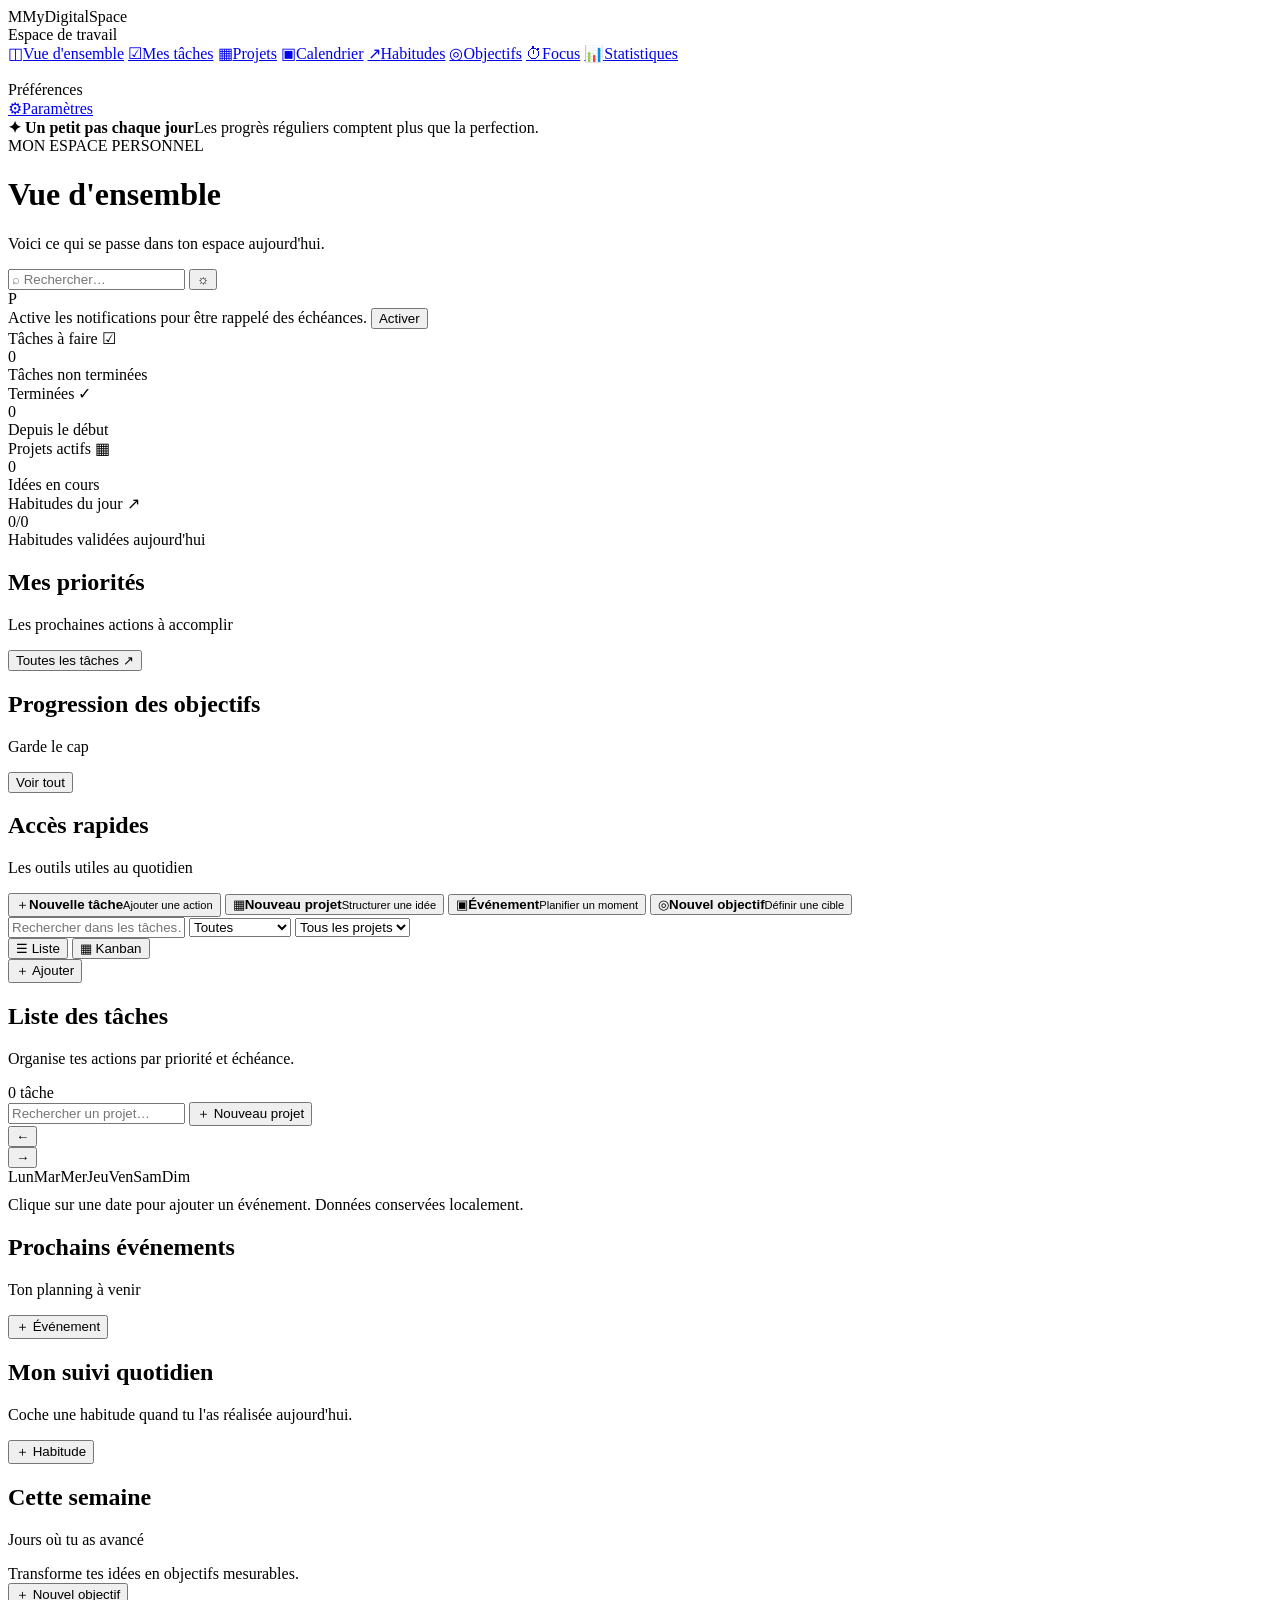
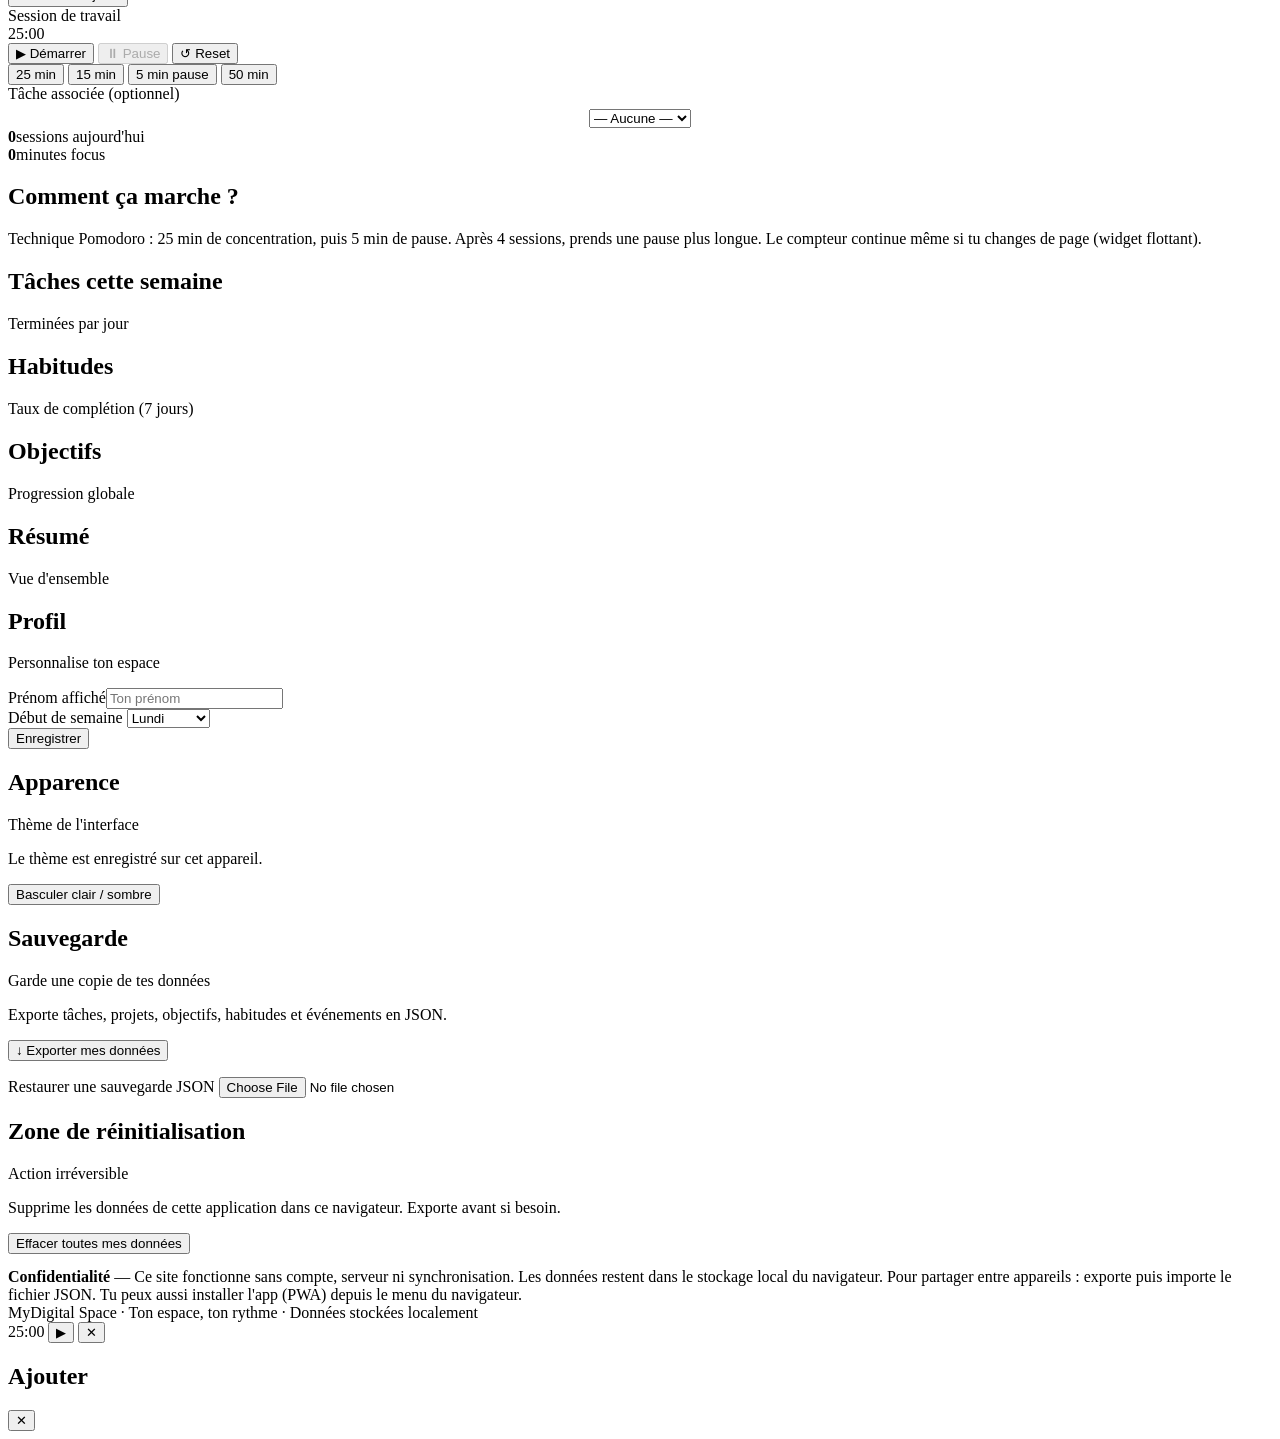
==== commit 2f87cd36: "Add files via upload" ====
--- a/index.html
+++ b/index.html
@@ -2,166 +2,311 @@
 <html lang="fr">
 <head>
 <meta charset="UTF-8">
-<meta name="viewport" content="width=device-width, initial-scale=1">
-<meta name="description" content="MyDigital Space, espace personnel pour organiser ses tâches, projets, habitudes et objectifs.">
+<meta name="viewport" content="width=device-width, initial-scale=1, viewport-fit=cover">
+<meta name="description" content="MyDigital Space — ton espace personnel pour organiser tâches, projets, habitudes et objectifs.">
+<meta name="theme-color" content="#0b1220" media="(prefers-color-scheme: dark)">
+<meta name="theme-color" content="#eef4fb" media="(prefers-color-scheme: light)">
+<meta name="apple-mobile-web-app-capable" content="yes">
+<meta name="apple-mobile-web-app-status-bar-style" content="black-translucent">
+<meta name="mobile-web-app-capable" content="yes">
 <title>MyDigital Space</title>
-<style>
-:root{--bg:#0b1220;--panel:#141f33;--panel2:#192740;--text:#edf4ff;--muted:#9aabc4;--accent:#56a8ff;--accent2:#8bd8d0;--border:#2a3a55;--danger:#ff8585;--good:#65d6a2;--shadow:0 12px 30px #02081730}
-body.light{--bg:#eef4fb;--panel:#fff;--panel2:#f5f8fd;--text:#18253a;--muted:#60718b;--accent:#1769cf;--accent2:#087f78;--border:#d9e3ef;--shadow:0 12px 30px #19345610}
-*{box-sizing:border-box}html{scroll-behavior:smooth}body{margin:0;background:var(--bg);color:var(--text);font-family:Inter,ui-sans-serif,system-ui,-apple-system,"Segoe UI",sans-serif;line-height:1.5}button,input,select,textarea{font:inherit}button,a{transition:background .18s,border-color .18s,color .18s}button{cursor:pointer}button:focus-visible,a:focus-visible,input:focus-visible,textarea:focus-visible,select:focus-visible{outline:3px solid var(--accent);outline-offset:2px}a{color:var(--accent);text-decoration:none}.shell{display:grid;grid-template-columns:245px minmax(0,1fr);min-height:100vh}.sidebar{background:var(--panel);border-right:1px solid var(--border);padding:24px 16px;display:flex;flex-direction:column;gap:24px}.brand{display:flex;gap:10px;align-items:center;padding:0 10px;font-weight:800;font-size:20px;letter-spacing:-.6px}.brand-mark{display:grid;place-items:center;width:36px;height:36px;background:var(--accent);color:#fff;border-radius:12px;font-weight:900}.brand span:last-child{color:var(--accent)}.nav-label{font-size:10px;letter-spacing:1.5px;text-transform:uppercase;color:var(--muted);padding:0 12px;margin:6px 0}.nav{display:grid;gap:5px}.nav a{color:var(--muted);display:flex;gap:12px;align-items:center;padding:11px 12px;border-radius:10px;font-size:14px}.nav a:hover,.nav a.active{background:var(--panel2);color:var(--text)}.nav a.active{box-shadow:inset 3px 0 var(--accent)}.nav-icon{width:22px;text-align:center}.side-note{margin-top:auto;border:1px solid var(--border);background:var(--panel2);border-radius:14px;padding:15px;font-size:13px;color:var(--muted)}.side-note strong{color:var(--text);display:block;margin-bottom:5px}.main{min-width:0;padding:28px clamp(16px,3vw,42px) 40px;max-width:1600px;width:100%;margin:0 auto}.topbar{display:flex;justify-content:space-between;align-items:center;gap:16px;margin-bottom:28px}.crumb{color:var(--muted);font-size:12px;margin-bottom:5px}.page-title{font-size:clamp(24px,3vw,32px);line-height:1.15;margin:0;letter-spacing:-1px}.sub{color:var(--muted);margin:8px 0 0;font-size:14px}.top-actions{display:flex;gap:9px;align-items:center}.avatar{width:38px;height:38px;border-radius:50%;background:var(--panel2);border:1px solid var(--border);display:grid;place-items:center;font-weight:700;color:var(--accent)}.btn{border:1px solid var(--border);background:var(--panel);color:var(--text);border-radius:10px;padding:9px 13px;font-size:13px;font-weight:650;display:inline-flex;align-items:center;justify-content:center;gap:7px}.btn:hover{border-color:var(--accent)}.btn.primary{background:var(--accent);border-color:var(--accent);color:white}.btn.danger{color:var(--danger)}.btn.small{padding:6px 9px;font-size:12px}.search{width:min(260px,34vw);border:1px solid var(--border);background:var(--panel);border-radius:10px;color:var(--text);padding:10px 12px}.view{display:none;animation:appear .2s ease}.view.active{display:block}@keyframes appear{from{opacity:.4;transform:translateY(4px)}to{opacity:1;transform:none}}.grid{display:grid;gap:16px}.stats{grid-template-columns:repeat(4,minmax(0,1fr));margin-bottom:18px}.card{background:var(--panel);border:1px solid var(--border);border-radius:16px;padding:19px;box-shadow:var(--shadow);min-width:0}.stat-head{display:flex;justify-content:space-between;align-items:center;color:var(--muted);font-size:12px;gap:8px}.stat-icon{width:32px;height:32px;border-radius:10px;display:grid;place-items:center;background:var(--panel2);font-size:16px}.stat-value{font-size:29px;font-weight:800;letter-spacing:-1px;margin:12px 0 2px}.stat-foot{font-size:12px;color:var(--muted)}.accent{color:var(--accent)}.two-col{grid-template-columns:minmax(0,1.45fr) minmax(270px,1fr);align-items:start}.section-head{display:flex;justify-content:space-between;align-items:center;gap:12px;margin-bottom:16px}.section-head h2{font-size:16px;margin:0;letter-spacing:-.3px}.section-head p{font-size:12px;color:var(--muted);margin:4px 0 0}.task-list{display:grid}.task{display:flex;gap:11px;align-items:flex-start;padding:12px 0;border-bottom:1px solid var(--border)}.task:last-child{border-bottom:0}.check{appearance:none;width:18px;height:18px;flex-shrink:0;border:1.5px solid var(--muted);border-radius:6px;margin:2px 0 0;cursor:pointer}.check:checked{background:var(--accent);border-color:var(--accent)}.check:checked:after{content:"✓";color:white;display:block;text-align:center;font-size:12px;line-height:16px}.task-body{flex:1;min-width:0}.task-title{font-size:13px;font-weight:650;overflow-wrap:anywhere}.task.done .task-title{text-decoration:line-through;color:var(--muted)}.task-meta{font-size:11px;color:var(--muted);margin-top:4px}.pill{display:inline-flex;align-items:center;gap:5px;font-size:10px;padding:4px 7px;border-radius:99px;background:var(--panel2);color:var(--muted);white-space:nowrap}.pill.green{color:var(--good)}.pill.blue{color:var(--accent)}.pill.orange{color:#f3b75d}.row-actions{display:flex;gap:4px}.icon-btn{background:transparent;border:0;color:var(--muted);padding:4px 6px;border-radius:7px}.icon-btn:hover{background:var(--panel2);color:var(--text)}.empty{padding:22px;text-align:center;color:var(--muted);font-size:13px}.progress-line{height:7px;border-radius:20px;background:var(--panel2);overflow:hidden;margin:12px 0}.progress-line span{height:100%;display:block;background:var(--accent);border-radius:20px;transition:width .2s}.goal-row{display:flex;align-items:center;gap:12px;padding:12px 0;border-bottom:1px solid var(--border)}.goal-row:last-child{border-bottom:0}.goal-emoji{width:38px;height:38px;border-radius:12px;background:var(--panel2);display:grid;place-items:center}.goal-content{flex:1;min-width:0}.goal-title{font-size:13px;font-weight:650}.goal-detail{font-size:11px;color:var(--muted)}.goal-pct{font-size:12px;font-weight:750}.quick-grid{grid-template-columns:repeat(4,minmax(0,1fr))}.quick{padding:17px;text-align:left;background:var(--panel);border:1px solid var(--border);border-radius:14px;color:var(--text)}.quick:hover{border-color:var(--accent);transform:translateY(-2px)}.quick .big{font-size:23px}.quick strong{display:block;font-size:13px;margin-top:9px}.quick small{color:var(--muted);font-size:11px}.toolbar{display:flex;flex-wrap:wrap;gap:9px;align-items:center;margin-bottom:16px}.toolbar .search{flex:1;min-width:180px;width:auto}.field{display:grid;gap:6px;margin-bottom:14px}.field label{font-size:12px;color:var(--muted);font-weight:650}.field input,.field select,.field textarea,.control{width:100%;border:1px solid var(--border);background:var(--bg);color:var(--text);border-radius:9px;padding:10px 11px;min-width:0}.field textarea{resize:vertical;min-height:90px}.form-grid{display:grid;grid-template-columns:1fr 1fr;gap:0 13px}.form-grid .full{grid-column:1/-1}.table-wrap{overflow-x:auto}table{width:100%;border-collapse:collapse;font-size:13px}th,td{text-align:left;padding:12px 10px;border-bottom:1px solid var(--border);white-space:nowrap}th{font-size:11px;color:var(--muted);font-weight:650}td{color:var(--text)}.project-grid{grid-template-columns:repeat(3,minmax(0,1fr))}.project-card{background:var(--panel);border:1px solid var(--border);border-radius:15px;padding:19px}.project-symbol{width:43px;height:43px;display:grid;place-items:center;border-radius:13px;background:var(--panel2);font-size:22px;margin-bottom:15px}.project-card h3{font-size:15px;margin:0 0 7px}.project-card p{font-size:12px;color:var(--muted);min-height:38px}.project-foot{display:flex;justify-content:space-between;align-items:center;margin-top:15px;gap:8px}.habit-grid{grid-template-columns:repeat(7,minmax(0,1fr));gap:8px}.day{background:var(--panel2);border:1px solid var(--border);border-radius:9px;text-align:center;padding:9px 2px;font-size:10px;color:var(--muted)}.day strong{display:block;color:var(--text);font-size:13px;margin:4px 0}.day.marked{background:color-mix(in srgb,var(--accent) 18%,var(--panel));border-color:var(--accent)}.day button{border:0;background:transparent;color:inherit;font-size:15px}.calendar-head{display:flex;justify-content:space-between;align-items:center;margin-bottom:15px}.calendar-grid{display:grid;grid-template-columns:repeat(7,minmax(0,1fr));border-top:1px solid var(--border);border-left:1px solid var(--border)}.calendar-cell{min-height:83px;padding:7px;border-right:1px solid var(--border);border-bottom:1px solid var(--border);font-size:11px;color:var(--muted);overflow-wrap:anywhere}.calendar-cell.today{background:color-mix(in srgb,var(--accent) 12%,var(--panel));color:var(--text)}.calendar-cell .event{margin-top:5px;background:var(--panel2);border-left:2px solid var(--accent);padding:4px;border-radius:3px;color:var(--text);font-size:10px}.weekdays{display:grid;grid-template-columns:repeat(7,1fr);text-align:center;color:var(--muted);font-size:10px;padding:10px 0}.habit-item{display:flex;align-items:center;gap:10px;padding:13px 0;border-bottom:1px solid var(--border)}.habit-item:last-child{border-bottom:0}.habit-item .grow{flex:1}.habit-item strong{font-size:13px}.habit-item p{font-size:11px;color:var(--muted);margin:3px 0}.settings-grid{grid-template-columns:repeat(2,minmax(0,1fr))}.notice{border:1px solid var(--border);background:var(--panel2);border-radius:12px;padding:13px;color:var(--muted);font-size:12px}.toast{position:fixed;bottom:22px;right:22px;background:var(--text);color:var(--bg);padding:12px 17px;border-radius:10px;box-shadow:var(--shadow);font-size:13px;z-index:50;display:none}.toast.show{display:block}.modal-backdrop{position:fixed;inset:0;background:#030817aa;display:none;align-items:center;justify-content:center;padding:18px;z-index:30}.modal-backdrop.open{display:flex}.modal{width:min(520px,100%);max-height:90vh;overflow:auto;background:var(--panel);border:1px solid var(--border);border-radius:17px;padding:22px;box-shadow:var(--shadow)}.modal-top{display:flex;justify-content:space-between;align-items:center;margin-bottom:18px}.modal-top h2{margin:0;font-size:18px}.hidden{display:none!important}.footer{padding:28px 0 0;text-align:center;color:var(--muted);font-size:11px}
-@media(max-width:1100px){.shell{grid-template-columns:210px minmax(0,1fr)}.stats{grid-template-columns:repeat(2,minmax(0,1fr))}.project-grid{grid-template-columns:repeat(2,minmax(0,1fr))}.quick-grid{grid-template-columns:repeat(2,minmax(0,1fr))}.two-col{grid-template-columns:1fr}}
-@media(max-width:680px){.shell{display:block}.sidebar{padding:13px;border-right:0;border-bottom:1px solid var(--border);gap:12px}.brand{padding:0 4px}.sidebar .nav-label,.side-note{display:none}.nav{display:flex;overflow-x:auto;padding-bottom:3px}.nav a{white-space:nowrap;padding:9px}.nav a.active{box-shadow:inset 0 -3px var(--accent)}.main{padding:20px 14px 30px}.topbar{align-items:flex-start}.top-actions{flex-wrap:wrap;justify-content:flex-end}.search.global{display:none}.stats{gap:9px}.card{padding:14px}.stat-value{font-size:25px}.project-grid,.settings-grid{grid-template-columns:1fr}.form-grid{grid-template-columns:1fr}.form-grid .full{grid-column:auto}.calendar-cell{min-height:58px;padding:4px;font-size:10px}.calendar-cell .event{font-size:9px}.habit-grid{gap:4px}.day{padding:7px 1px}.section-head{align-items:flex-start}.section-head .btn{font-size:11px;padding:7px}.quick-grid{gap:9px}}
-@media(prefers-reduced-motion:reduce){*,*::before,*::after{scroll-behavior:auto!important;animation:none!important;transition:none!important}}
-</style>
+<link rel="manifest" href="manifest.json">
+<link rel="icon" href="data:image/svg+xml,%3Csvg xmlns='http://www.w3.org/2000/svg' viewBox='0 0 100 100'%3E%3Crect width='100' height='100' rx='22' fill='%2356a8ff'/%3E%3Ctext x='50' y='68' font-size='58' text-anchor='middle' fill='white' font-family='system-ui' font-weight='900'%3EM%3C/text%3E%3C/svg%3E">
+<link rel="stylesheet" href="css/styles.css">
 </head>
 <body>
 <div class="shell">
-<aside class="sidebar">
-  <div class="brand"><span class="brand-mark">M</span><span>MyDigital<span>Space</span></span></div>
+<aside class="sidebar" role="navigation" aria-label="Navigation principale">
+  <div class="brand"><span class="brand-mark" aria-hidden="true">M</span><span>MyDigital<span>Space</span></span></div>
   <div>
     <div class="nav-label">Espace de travail</div>
     <nav class="nav" id="navigation">
-      <a href="#dashboard" data-view="dashboard" class="active"><span class="nav-icon">◫</span>Vue d'ensemble</a>
-      <a href="#tasks" data-view="tasks"><span class="nav-icon">☑</span>Mes tâches</a>
-      <a href="#projects" data-view="projects"><span class="nav-icon">▦</span>Projets</a>
-      <a href="#calendar" data-view="calendar"><span class="nav-icon">▦</span>Calendrier</a>
-      <a href="#habits" data-view="habits"><span class="nav-icon">↗</span>Habitudes</a>
-      <a href="#goals" data-view="goals"><span class="nav-icon">◎</span>Objectifs</a>
+      <a href="#dashboard" data-view="dashboard" class="active"><span class="nav-icon" aria-hidden="true">◫</span>Vue d'ensemble</a>
+      <a href="#tasks" data-view="tasks"><span class="nav-icon" aria-hidden="true">☑</span>Mes tâches</a>
+      <a href="#projects" data-view="projects"><span class="nav-icon" aria-hidden="true">▦</span>Projets</a>
+      <a href="#calendar" data-view="calendar"><span class="nav-icon" aria-hidden="true">▣</span>Calendrier</a>
+      <a href="#habits" data-view="habits"><span class="nav-icon" aria-hidden="true">↗</span>Habitudes</a>
+      <a href="#goals" data-view="goals"><span class="nav-icon" aria-hidden="true">◎</span>Objectifs</a>
+      <a href="#focus" data-view="focus"><span class="nav-icon" aria-hidden="true">⏱</span>Focus</a>
+      <a href="#stats" data-view="stats"><span class="nav-icon" aria-hidden="true">📊</span>Statistiques</a>
     </nav>
-    <div class="nav-label" style="margin-top:22px">Préférences</div>
+    <div class="nav-label" style="margin-top:18px">Préférences</div>
     <nav class="nav">
-      <a href="#settings" data-view="settings"><span class="nav-icon">⚙</span>Paramètres</a>
+      <a href="#settings" data-view="settings"><span class="nav-icon" aria-hidden="true">⚙</span>Paramètres</a>
     </nav>
   </div>
   <div class="side-note"><strong>✦ Un petit pas chaque jour</strong>Les progrès réguliers comptent plus que la perfection.</div>
 </aside>
+
 <main class="main">
   <header class="topbar">
-    <div><div class="crumb" id="todayLabel">MON ESPACE PERSONNEL</div><h1 class="page-title" id="pageTitle">Vue d'ensemble</h1><p class="sub" id="pageSubtitle">Voici ce qui se passe dans ton espace aujourd'hui.</p></div>
-    <div class="top-actions"><input id="globalSearch" class="search global" placeholder="⌕ Rechercher..." aria-label="Recherche rapide"><button class="btn" id="themeToggle" title="Changer de thème" aria-label="Changer de thème">☼</button><div class="avatar" id="avatar">P</div></div>
+    <div>
+      <div class="crumb" id="todayLabel">MON ESPACE PERSONNEL</div>
+      <h1 class="page-title" id="pageTitle">Vue d'ensemble</h1>
+      <p class="sub" id="pageSubtitle">Voici ce qui se passe dans ton espace aujourd'hui.</p>
+    </div>
+    <div class="top-actions">
+      <input id="globalSearch" class="search global" placeholder="⌕ Rechercher…" aria-label="Recherche globale" autocomplete="off">
+      <button class="btn" id="themeToggle" title="Changer de thème" aria-label="Changer de thème">☼</button>
+      <div class="avatar" id="avatar" title="Profil">P</div>
+    </div>
   </header>
 
-  <section class="view active" id="view-dashboard">
+  <!-- DASHBOARD -->
+  <section class="view active" id="view-dashboard" aria-labelledby="pageTitle">
+    <div id="notifBanner" class="notif-banner hidden">
+      <span>Active les notifications pour être rappelé des échéances.</span>
+      <button class="btn small primary" id="enableNotif">Activer</button>
+    </div>
     <div class="grid stats">
-      <article class="card"><div class="stat-head">Tâches à faire <span class="stat-icon">☑</span></div><div class="stat-value" id="statOpen">0</div><div class="stat-foot">Tâches non terminées</div></article>
-      <article class="card"><div class="stat-head">Terminées <span class="stat-icon">✓</span></div><div class="stat-value" id="statDone">0</div><div class="stat-foot">Depuis le début</div></article>
-      <article class="card"><div class="stat-head">Projets actifs <span class="stat-icon">▦</span></div><div class="stat-value" id="statProjects">0</div><div class="stat-foot">Idées en cours</div></article>
-      <article class="card"><div class="stat-head">Habitudes du jour <span class="stat-icon">↗</span></div><div class="stat-value" id="statHabits">0/0</div><div class="stat-foot">Habitudes validées aujourd'hui</div></article>
+      <article class="card">
+        <div class="stat-head">Tâches à faire <span class="stat-icon">☑</span></div>
+        <div class="stat-value" id="statOpen">0</div>
+        <div class="stat-foot">Tâches non terminées</div>
+      </article>
+      <article class="card">
+        <div class="stat-head">Terminées <span class="stat-icon">✓</span></div>
+        <div class="stat-value" id="statDone">0</div>
+        <div class="stat-foot">Depuis le début</div>
+      </article>
+      <article class="card">
+        <div class="stat-head">Projets actifs <span class="stat-icon">▦</span></div>
+        <div class="stat-value" id="statProjects">0</div>
+        <div class="stat-foot">Idées en cours</div>
+      </article>
+      <article class="card">
+        <div class="stat-head">Habitudes du jour <span class="stat-icon">↗</span></div>
+        <div class="stat-value" id="statHabits">0/0</div>
+        <div class="stat-foot">Habitudes validées aujourd'hui</div>
+      </article>
     </div>
     <div class="grid two-col">
-      <article class="card"><div class="section-head"><div><h2>Mes priorités</h2><p>Les prochaines actions à accomplir</p></div><button class="btn small" data-go="tasks">Toutes les tâches ↗</button></div><div id="dashboardTasks" class="task-list"></div></article>
-      <article class="card"><div class="section-head"><div><h2>Progression des objectifs</h2><p>Garde le cap sur tes projets</p></div><button class="btn small" data-go="goals">Voir tout</button></div><div id="dashboardGoals"></div></article>
-    </div>
-    <div class="card" style="margin-top:16px"><div class="section-head"><div><h2>Accès rapides</h2><p>Les outils utiles au quotidien</p></div></div><div class="grid quick-grid">
-      <button class="quick" data-action="task"><span class="big">＋</span><strong>Nouvelle tâche</strong><small>Ajouter une action</small></button>
-      <button class="quick" data-action="project"><span class="big">▦</span><strong>Nouveau projet</strong><small>Structurer une idée</small></button>
-      <button class="quick" data-action="event"><span class="big">▣</span><strong>Événement</strong><small>Planifier un moment</small></button>
-      <button class="quick" data-action="goal"><span class="big">◎</span><strong>Nouvel objectif</strong><small>Définir une cible</small></button>
-    </div></div>
-  </section>
-
+      <article class="card">
+        <div class="section-head">
+          <div><h2>Mes priorités</h2><p>Les prochaines actions à accomplir</p></div>
+          <button class="btn small" data-go="tasks">Toutes les tâches ↗</button>
+        </div>
+        <div id="dashboardTasks" class="task-list"></div>
+      </article>
+      <article class="card">
+        <div class="section-head">
+          <div><h2>Progression des objectifs</h2><p>Garde le cap</p></div>
+          <button class="btn small" data-go="goals">Voir tout</button>
+        </div>
+        <div id="dashboardGoals"></div>
+      </article>
+    </div>
+    <div class="card" style="margin-top:14px">
+      <div class="section-head"><div><h2>Accès rapides</h2><p>Les outils utiles au quotidien</p></div></div>
+      <div class="grid quick-grid">
+        <button class="quick" data-action="task"><span class="big">＋</span><strong>Nouvelle tâche</strong><small>Ajouter une action</small></button>
+        <button class="quick" data-action="project"><span class="big">▦</span><strong>Nouveau projet</strong><small>Structurer une idée</small></button>
+        <button class="quick" data-action="event"><span class="big">▣</span><strong>Événement</strong><small>Planifier un moment</small></button>
+        <button class="quick" data-action="goal"><span class="big">◎</span><strong>Nouvel objectif</strong><small>Définir une cible</small></button>
+      </div>
+    </div>
+  </section>
+
+  <!-- TASKS -->
   <section class="view" id="view-tasks">
-    <div class="toolbar"><input class="search" id="taskSearch" placeholder="Rechercher dans les tâches..." aria-label="Rechercher les tâches"><select class="control" style="width:auto" id="taskFilter" aria-label="Filtrer les tâches"><option value="all">Toutes les tâches</option><option value="open">À faire</option><option value="done">Terminées</option></select><button class="btn primary" data-action="task">＋ Ajouter une tâche</button></div>
-    <div class="card"><div class="section-head"><div><h2>Liste des tâches</h2><p>Organise tes actions par priorité et échéance.</p></div><span class="pill" id="taskCountLabel">0 tâche</span></div><div id="allTasks" class="task-list"></div></div>
-  </section>
-
+    <div class="toolbar">
+      <input class="search" id="taskSearch" placeholder="Rechercher dans les tâches…" aria-label="Rechercher les tâches">
+      <select class="control" style="width:auto" id="taskFilter" aria-label="Filtrer les tâches">
+        <option value="all">Toutes</option>
+        <option value="open">À faire</option>
+        <option value="done">Terminées</option>
+        <option value="high">Priorité haute</option>
+      </select>
+      <select class="control" style="width:auto" id="taskProjectFilter" aria-label="Filtrer par projet">
+        <option value="">Tous les projets</option>
+      </select>
+      <div class="view-toggle" role="group" aria-label="Mode d'affichage">
+        <button type="button" id="viewList" class="active" title="Vue liste">☰ Liste</button>
+        <button type="button" id="viewKanban" title="Vue Kanban">▦ Kanban</button>
+      </div>
+      <button class="btn primary" data-action="task">＋ Ajouter</button>
+    </div>
+    <div class="card">
+      <div class="section-head">
+        <div><h2>Liste des tâches</h2><p>Organise tes actions par priorité et échéance.</p></div>
+        <span class="pill" id="taskCountLabel">0 tâche</span>
+      </div>
+      <div id="allTasks" class="task-list"></div>
+      <div id="kanbanBoard" class="kanban hidden"></div>
+    </div>
+  </section>
+
+  <!-- PROJECTS -->
   <section class="view" id="view-projects">
-    <div class="toolbar"><input class="search" id="projectSearch" placeholder="Rechercher un projet..." aria-label="Rechercher les projets"><button class="btn primary" data-action="project">＋ Nouveau projet</button></div>
+    <div class="toolbar">
+      <input class="search" id="projectSearch" placeholder="Rechercher un projet…" aria-label="Rechercher les projets">
+      <button class="btn primary" data-action="project">＋ Nouveau projet</button>
+    </div>
     <div class="grid project-grid" id="allProjects"></div>
   </section>
 
+  <!-- CALENDAR -->
   <section class="view" id="view-calendar">
-    <div class="card"><div class="calendar-head"><button class="btn" id="prevMonth" aria-label="Mois précédent">←</button><h2 id="monthTitle" style="margin:0"></h2><button class="btn" id="nextMonth" aria-label="Mois suivant">→</button></div><div class="weekdays"><span>Lun</span><span>Mar</span><span>Mer</span><span>Jeu</span><span>Ven</span><span>Sam</span><span>Dim</span></div><div class="calendar-grid" id="calendarGrid"></div><p class="sub">Clique sur une date pour ajouter un événement. Les événements sont conservés localement.</p></div>
-    <div class="card" style="margin-top:16px"><div class="section-head"><div><h2>Prochains événements</h2><p>Ton planning à venir</p></div><button class="btn primary" data-action="event">＋ Événement</button></div><div id="eventList"></div></div>
-  </section>
-
+    <div class="card">
+      <div class="calendar-head">
+        <button class="btn" id="prevMonth" aria-label="Mois précédent">←</button>
+        <h2 id="monthTitle" style="margin:0;font-size:16px;text-transform:capitalize"></h2>
+        <button class="btn" id="nextMonth" aria-label="Mois suivant">→</button>
+      </div>
+      <div class="weekdays"><span>Lun</span><span>Mar</span><span>Mer</span><span>Jeu</span><span>Ven</span><span>Sam</span><span>Dim</span></div>
+      <div class="calendar-grid" id="calendarGrid"></div>
+      <p class="sub" style="margin-top:10px">Clique sur une date pour ajouter un événement. Données conservées localement.</p>
+    </div>
+    <div class="card" style="margin-top:14px">
+      <div class="section-head">
+        <div><h2>Prochains événements</h2><p>Ton planning à venir</p></div>
+        <button class="btn primary" data-action="event">＋ Événement</button>
+      </div>
+      <div id="eventList"></div>
+    </div>
+  </section>
+
+  <!-- HABITS -->
   <section class="view" id="view-habits">
-    <div class="card"><div class="section-head"><div><h2>Mon suivi quotidien</h2><p>Coche une habitude quand tu l'as réalisée aujourd'hui.</p></div><button class="btn primary" data-action="habit">＋ Habitude</button></div><div id="habitList"></div></div>
-    <div class="card" style="margin-top:16px"><div class="section-head"><div><h2>Cette semaine</h2><p>Marque tes journées où tu as avancé.</p></div></div><div class="grid habit-grid" id="weekGrid"></div></div>
-  </section>
-
+    <div class="card">
+      <div class="section-head">
+        <div><h2>Mon suivi quotidien</h2><p>Coche une habitude quand tu l'as réalisée aujourd'hui.</p></div>
+        <button class="btn primary" data-action="habit">＋ Habitude</button>
+      </div>
+      <div id="habitList"></div>
+    </div>
+    <div class="card" style="margin-top:14px">
+      <div class="section-head">
+        <div><h2>Cette semaine</h2><p>Jours où tu as avancé</p></div>
+      </div>
+      <div class="grid habit-grid" id="weekGrid"></div>
+    </div>
+  </section>
+
+  <!-- GOALS -->
   <section class="view" id="view-goals">
-    <div class="toolbar"><div class="sub" style="flex:1">Transforme tes idées en objectifs mesurables.</div><button class="btn primary" data-action="goal">＋ Nouvel objectif</button></div>
+    <div class="toolbar">
+      <div class="sub" style="flex:1">Transforme tes idées en objectifs mesurables.</div>
+      <button class="btn primary" data-action="goal">＋ Nouvel objectif</button>
+    </div>
     <div class="grid project-grid" id="allGoals"></div>
   </section>
 
+  <!-- FOCUS / POMODORO -->
+  <section class="view" id="view-focus">
+    <div class="card pomo-card">
+      <div class="pomo-mode work" id="pomoMode">Session de travail</div>
+      <div class="pomo-timer" id="pomoTimer" aria-live="polite">25:00</div>
+      <div class="pomo-progress"><span id="pomoProgress" style="width:100%"></span></div>
+      <div class="pomo-controls">
+        <button class="btn primary" id="pomoStart">▶ Démarrer</button>
+        <button class="btn" id="pomoPause" disabled>⏸ Pause</button>
+        <button class="btn" id="pomoReset">↺ Reset</button>
+      </div>
+      <div class="pomo-presets">
+        <button class="btn small" data-pomo="25">25 min</button>
+        <button class="btn small" data-pomo="15">15 min</button>
+        <button class="btn small" data-pomo="5">5 min pause</button>
+        <button class="btn small" data-pomo="50">50 min</button>
+      </div>
+      <div class="pomo-task">
+        <label for="pomoTaskSelect">Tâche associée (optionnel)</label>
+        <select id="pomoTaskSelect" class="control" style="margin:6px auto 0;display:block">
+          <option value="">— Aucune —</option>
+        </select>
+      </div>
+      <div class="pomo-stats">
+        <div><strong id="pomoSessions">0</strong>sessions aujourd'hui</div>
+        <div><strong id="pomoMinutes">0</strong>minutes focus</div>
+      </div>
+    </div>
+    <div class="card" style="margin-top:14px">
+      <div class="section-head"><div><h2>Comment ça marche ?</h2></div></div>
+      <p class="sub" style="margin:0">Technique Pomodoro : 25 min de concentration, puis 5 min de pause. Après 4 sessions, prends une pause plus longue. Le compteur continue même si tu changes de page (widget flottant).</p>
+    </div>
+  </section>
+
+  <!-- STATS -->
+  <section class="view" id="view-stats">
+    <div class="grid two-col">
+      <article class="card">
+        <div class="section-head"><div><h2>Tâches cette semaine</h2><p>Terminées par jour</p></div></div>
+        <div class="chart-wrap" id="chartTasksWeek"></div>
+      </article>
+      <article class="card">
+        <div class="section-head"><div><h2>Habitudes</h2><p>Taux de complétion (7 jours)</p></div></div>
+        <div class="chart-wrap" id="chartHabits"></div>
+      </article>
+    </div>
+    <div class="grid two-col" style="margin-top:14px">
+      <article class="card">
+        <div class="section-head"><div><h2>Objectifs</h2><p>Progression globale</p></div></div>
+        <div id="chartGoals"></div>
+      </article>
+      <article class="card">
+        <div class="section-head"><div><h2>Résumé</h2><p>Vue d'ensemble</p></div></div>
+        <div class="stats-extra" id="statsSummary"></div>
+      </article>
+    </div>
+  </section>
+
+  <!-- SETTINGS -->
   <section class="view" id="view-settings">
     <div class="grid settings-grid">
-      <div class="card"><div class="section-head"><div><h2>Profil</h2><p>Personnalise ton espace</p></div></div><div class="field"><label for="nameInput">Prénom affiché</label><input id="nameInput" maxlength="40" placeholder="Ton prénom"></div><div class="field"><label for="weekStart">Début de semaine</label><select id="weekStart"><option value="1">Lundi</option><option value="0">Dimanche</option></select></div><button class="btn primary" id="saveSettings">Enregistrer</button></div>
-      <div class="card"><div class="section-head"><div><h2>Apparence</h2><p>Choisis le thème de ton interface</p></div></div><p class="sub">Le thème est enregistré sur cet appareil.</p><button class="btn" id="settingsTheme">Basculer clair / sombre</button></div>
-      <div class="card"><div class="section-head"><div><h2>Sauvegarde</h2><p>Garde une copie de tes données</p></div></div><p class="sub">Exporte tes tâches, projets, objectifs, habitudes et événements dans un fichier JSON.</p><button class="btn primary" id="exportData">↓ Exporter mes données</button><div class="field" style="margin-top:18px"><label for="importFile">Restaurer une sauvegarde JSON</label><input id="importFile" type="file" accept="application/json,.json"></div></div>
-      <div class="card"><div class="section-head"><div><h2>Zone de réinitialisation</h2><p>Action irréversible</p></div></div><p class="sub">Supprime les données enregistrées par cette application dans ce navigateur. Exporte une copie avant si nécessaire.</p><button class="btn danger" id="clearData">Effacer toutes mes données</button></div>
-    </div>
-    <div class="notice" style="margin-top:16px">Confidentialité : ce site fonctionne sans compte, serveur ni synchronisation en ligne. Les données sont stockées dans le stockage local du navigateur. Pour partager les données entre appareils, il faut exporter puis importer le fichier JSON manuellement.</div>
-  </section>
+      <div class="card">
+        <div class="section-head"><div><h2>Profil</h2><p>Personnalise ton espace</p></div></div>
+        <div class="field"><label for="nameInput">Prénom affiché</label><input id="nameInput" maxlength="40" placeholder="Ton prénom"></div>
+        <div class="field"><label for="weekStart">Début de semaine</label>
+          <select id="weekStart"><option value="1">Lundi</option><option value="0">Dimanche</option></select>
+        </div>
+        <button class="btn primary" id="saveSettings">Enregistrer</button>
+      </div>
+      <div class="card">
+        <div class="section-head"><div><h2>Apparence</h2><p>Thème de l'interface</p></div></div>
+        <p class="sub">Le thème est enregistré sur cet appareil.</p>
+        <button class="btn" id="settingsTheme">Basculer clair / sombre</button>
+      </div>
+      <div class="card">
+        <div class="section-head"><div><h2>Sauvegarde</h2><p>Garde une copie de tes données</p></div></div>
+        <p class="sub">Exporte tâches, projets, objectifs, habitudes et événements en JSON.</p>
+        <button class="btn primary" id="exportData">↓ Exporter mes données</button>
+        <div class="field" style="margin-top:16px">
+          <label for="importFile">Restaurer une sauvegarde JSON</label>
+          <input id="importFile" type="file" accept="application/json,.json">
+        </div>
+      </div>
+      <div class="card">
+        <div class="section-head"><div><h2>Zone de réinitialisation</h2><p>Action irréversible</p></div></div>
+        <p class="sub">Supprime les données de cette application dans ce navigateur. Exporte avant si besoin.</p>
+        <button class="btn danger" id="clearData">Effacer toutes mes données</button>
+      </div>
+    </div>
+    <div class="notice" style="margin-top:14px">
+      <strong>Confidentialité</strong> — Ce site fonctionne sans compte, serveur ni synchronisation. Les données restent dans le stockage local du navigateur. Pour partager entre appareils : exporte puis importe le fichier JSON. Tu peux aussi installer l'app (PWA) depuis le menu du navigateur.
+    </div>
+  </section>
+
   <div class="footer">MyDigital Space · Ton espace, ton rythme · Données stockées localement</div>
 </main>
 </div>
 
-<div class="modal-backdrop" id="modalBackdrop" role="dialog" aria-modal="true" aria-labelledby="modalTitle"><div class="modal"><div class="modal-top"><h2 id="modalTitle">Ajouter</h2><button class="icon-btn" id="closeModal" aria-label="Fermer">✕</button></div><form id="modalForm"></form></div></div>
+<div class="floating-pomo" id="floatingPomo" role="status">
+  <span class="time" id="floatTime">25:00</span>
+  <button class="btn small" id="floatToggle">▶</button>
+  <button class="icon-btn" id="floatClose" aria-label="Masquer">✕</button>
+</div>
+
+<div class="modal-backdrop" id="modalBackdrop" role="dialog" aria-modal="true" aria-labelledby="modalTitle">
+  <div class="modal">
+    <div class="modal-top">
+      <h2 id="modalTitle">Ajouter</h2>
+      <button class="icon-btn" id="closeModal" aria-label="Fermer">✕</button>
+    </div>
+    <form id="modalForm"></form>
+  </div>
+</div>
 <div class="toast" id="toast" role="status" aria-live="polite"></div>
-<script>
-(function(){
-"use strict";
-const $=s=>document.querySelector(s), $$=s=>Array.from(document.querySelectorAll(s));
-const today=()=>{const d=new Date();return `${d.getFullYear()}-${String(d.getMonth()+1).padStart(2,"0")}-${String(d.getDate()).padStart(2,"0")}`};
-const uid=()=>`${Date.now().toString(36)}${Math.random().toString(36).slice(2,8)}`;
-const safeLoad=(key,fallback)=>{try{const x=localStorage.getItem("mds2_"+key);return x===null?fallback:JSON.parse(x)}catch{return fallback}};
-const state={
- tasks:safeLoad("tasks",[]),projects:safeLoad("projects",[
- {id:uid(),name:"Mon laboratoire informatique",description:"Organiser les serveurs, les machines virtuelles et les services réseau.",category:"Informatique",progress:35,color:"🖥️"},
- {id:uid(),name:"Mon site personnel",description:"Construire et améliorer mes projets web sur GitHub Pages.",category:"Développement",progress:60,color:"🌐"},
- {id:uid(),name:"Objectifs personnels",description:"Centraliser mes idées et avancer régulièrement.",category:"Personnel",progress:20,color:"🎯"}]),
- goals:safeLoad("goals",[
- {id:uid(),name:"Apprendre une nouvelle compétence",description:"Consacrer du temps à l'apprentissage chaque semaine.",target:10,current:3,unit:"sessions"},
- {id:uid(),name:"Faire avancer mon projet web",description:"Améliorer le site et vérifier chaque fonctionnalité.",target:8,current:2,unit:"étapes"}]),
- habits:safeLoad("habits",[
- {id:uid(),name:"Lire ou apprendre 15 minutes",icon:"📚",days:{}},
- {id:uid(),name:"Avancer sur un projet",icon:"💻",days:{}},
- {id:uid(),name:"Préparer les priorités du lendemain",icon:"📝",days:{}}]),
- events:safeLoad("events",[]),settings:safeLoad("settings",{name:"",theme:"dark",weekStart:1})
-};
-for(const k of ["tasks","projects","goals","habits","events"])if(!Array.isArray(state[k]))state[k]=[];
-function persist(key){localStorage.setItem("mds2_"+key,JSON.stringify(state[key]))}
-function persistAll(){["tasks","projects","goals","habits","events","settings"].forEach(persist)}
-function esc(s){return String(s??"").replace(/[&<>"']/g,c=>({"&":"&amp;","<":"&lt;",">":"&gt;",'"':"&quot;","'":"&#39;"}[c]))}
-function dateLabel(s){if(!s)return "Sans échéance";const d=new Date(s+"T12:00:00");return isNaN(d)?"":d.toLocaleDateString("fr-FR",{day:"numeric",month:"short",year:"numeric"})}
-let toastTimer;
-function toast(msg){const el=$("#toast");el.textContent=msg;el.classList.add("show");clearTimeout(toastTimer);toastTimer=setTimeout(()=>el.classList.remove("show"),2600)}
-const pageInfo={dashboard:["Vue d'ensemble","Voici ce qui se passe dans ton espace aujourd'hui."],tasks:["Mes tâches","Clarifie tes priorités et transforme tes idées en actions."],projects:["Mes projets","Un espace pour structurer tes projets et suivre leur progression."],calendar:["Mon calendrier","Planifie tes rendez-vous, échéances et moments importants."],habits:["Mes habitudes","Les petites actions répétées construisent de grandes habitudes."],goals:["Mes objectifs","Définis une cible, mesure tes progrès et célèbre tes avancées."],settings:["Paramètres","Gère ton profil, tes préférences et tes sauvegardes."]};
-function go(view){if(!pageInfo[view])view="dashboard";$$(".view").forEach(v=>v.classList.toggle("active",v.id==="view-"+view));$$("[data-view]").forEach(a=>a.classList.toggle("active",a.dataset.view===view));$("#pageTitle").textContent=pageInfo[view][0];$("#pageSubtitle").textContent=pageInfo[view][1];if(location.hash!=="#"+view)history.replaceState(null,"","#"+view);render();window.scrollTo({top:0,behavior:"smooth"})}
-$("#navigation").addEventListener("click",e=>{const a=e.target.closest("[data-view]");if(a){e.preventDefault();go(a.dataset.view)}});
-$$("[data-go]").forEach(b=>b.addEventListener("click",()=>go(b.dataset.go)));
-function taskMarkup(t,full=false){return `<div class="task ${t.done?"done":""}"><input class="check" type="checkbox" data-task-check="${esc(t.id)}" ${t.done?"checked":""} aria-label="Marquer comme terminée"><div class="task-body"><div class="task-title">${esc(t.title)}</div><div class="task-meta">${esc(t.category||"Personnel")} · ${t.due?esc(dateLabel(t.due)):"Sans échéance"} ${t.priority?`· <span class="pill ${t.priority==="Haute"?"orange":""}">${esc(t.priority)}</span>`:""}</div></div><div class="row-actions">${full?`<button class="icon-btn" data-edit-task="${esc(t.id)}" aria-label="Modifier">✎</button>`:""}<button class="icon-btn" data-delete-task="${esc(t.id)}" aria-label="Supprimer">×</button></div></div>`}
-function renderTasks(){const open=state.tasks.filter(t=>!t.done),done=state.tasks.filter(t=>t.done);$("#statOpen").textContent=open.length;$("#statDone").textContent=done.length;const priority=[...open].sort((a,b)=>({Haute:0,Moyenne:1,Basse:2}[a.priority]??3)-({Haute:0,Moyenne:1,Basse:2}[b.priority]??3));$("#dashboardTasks").innerHTML=priority.slice(0,5).map(t=>taskMarkup(t)).join("")||'<div class="empty">Aucune tâche en attente. Profite de ce temps ou ajoute une action !</div>';const q=($("#taskSearch")?.value||"").toLowerCase(),filter=$("#taskFilter")?.value||"all";const arr=state.tasks.filter(t=>(filter==="all"||(filter==="open"&&!t.done)||(filter==="done"&&t.done))&&(t.title+" "+(t.category||"")).toLowerCase().includes(q));$("#allTasks").innerHTML=arr.map(t=>taskMarkup(t,true)).join("")||'<div class="empty">Aucune tâche ne correspond à ce filtre.</div>';$("#taskCountLabel").textContent=`${state.tasks.length} tâche${state.tasks.length>1?"s":""}`}
-function renderProjects(){const q=($("#projectSearch")?.value||"").toLowerCase();$("#statProjects").textContent=state.projects.length;const arr=state.projects.filter(p=>(p.name+" "+p.description+" "+p.category).toLowerCase().includes(q));$("#allProjects").innerHTML=arr.map(p=>`<article class="project-card"><div class="project-symbol">${esc(p.color||"📌")}</div><h3>${esc(p.name)}</h3><p>${esc(p.description)}</p><span class="pill blue">${esc(p.category||"Personnel")}</span><div class="progress-line"><span style="width:${Math.max(0,Math.min(100,Number(p.progress)||0))}%"></span></div><div class="project-foot"><span class="muted" style="font-size:11px">${Math.max(0,Math.min(100,Number(p.progress)||0))}% réalisé</span><span><button class="icon-btn" data-edit-project="${esc(p.id)}" aria-label="Modifier">✎</button><button class="icon-btn" data-delete-project="${esc(p.id)}" aria-label="Supprimer">×</button></span></div></article>`).join("")||'<div class="empty">Aucun projet trouvé.</div>'}
-function renderGoals(){const html=g=>{const pct=g.target>0?Math.min(100,Math.round(g.current/g.target*100)):0;return `<div class="goal-row"><div class="goal-emoji">◎</div><div class="goal-content"><div class="goal-title">${esc(g.name)}</div><div class="goal-detail">${esc(g.description||"")} · ${g.current}/${g.target} ${esc(g.unit||"étapes")}</div><div class="progress-line"><span style="width:${pct}%"></span></div></div><span class="goal-pct">${pct}%</span><div><button class="icon-btn" data-goal-step="${esc(g.id)}" aria-label="Augmenter la progression">＋</button><button class="icon-btn" data-edit-goal="${esc(g.id)}" aria-label="Modifier">✎</button><button class="icon-btn" data-delete-goal="${esc(g.id)}" aria-label="Supprimer">×</button></div></div>`};$("#dashboardGoals").innerHTML=state.goals.slice(0,4).map(html).join("")||'<div class="empty">Ajoute ton premier objectif.</div>';$("#allGoals").innerHTML=state.goals.map(g=>`<article class="project-card"><div class="project-symbol">◎</div><h3>${esc(g.name)}</h3><p>${esc(g.description||"Un objectif à atteindre à ton rythme.")}</p>${html(g)}</article>`).join("")||'<div class="empty">Aucun objectif enregistré.</div>'}
-function renderHabits(){const todayKey=today();const count=state.habits.filter(h=>h.days&&h.days[todayKey]).length;$("#statHabits").textContent=`${count}/${state.habits.length}`;$("#habitList").innerHTML=state.habits.map(h=>`<div class="habit-item"><div class="goal-emoji">${esc(h.icon||"✓")}</div><div class="grow"><strong>${esc(h.name)}</strong><p>${h.days&&h.days[todayKey]?"Terminé aujourd'hui":"Un petit pas aujourd'hui"}</p></div><button class="btn small ${h.days&&h.days[todayKey]?"":"primary"}" data-habit-check="${esc(h.id)}">${h.days&&h.days[todayKey]?"✓ Fait":"Marquer fait"}</button><button class="icon-btn" data-edit-habit="${esc(h.id)}" aria-label="Modifier">✎</button><button class="icon-btn" data-delete-habit="${esc(h.id)}" aria-label="Supprimer">×</button></div>`).join("")||'<div class="empty">Ajoute une habitude à suivre.</div>';const monday=new Date();const day=(monday.getDay()+6)%7;monday.setDate(monday.getDate()-day);$("#weekGrid").innerHTML=Array.from({length:7},(_,i)=>{const d=new Date(monday);d.setDate(d.getDate()+i);const key=`${d.getFullYear()}-${String(d.getMonth()+1).padStart(2,"0")}-${String(d.getDate()).padStart(2,"0")}`;const n=state.habits.filter(h=>h.days&&h.days[key]).length;return `<div class="day ${n?"marked":""}">${d.toLocaleDateString("fr-FR",{weekday:"short"})}<strong>${d.getDate()}</strong><span>${n?`✓ ${n}`:"—"}</span></div>`}).join("")}
-let monthCursor=new Date();monthCursor.setDate(1);
-function renderCalendar(){const year=monthCursor.getFullYear(),month=monthCursor.getMonth();$("#monthTitle").textContent=monthCursor.toLocaleDateString("fr-FR",{month:"long",year:"numeric"});const first=new Date(year,month,1),offset=(first.getDay()+6)%7,total=new Date(year,month+1,0).getDate(),cells=Math.ceil((offset+total)/7)*7;let html="";for(let i=0;i<cells;i++){const n=i-offset+1;if(n<1||n>total){html+='<div class="calendar-cell"></div>';continue}const key=`${year}-${String(month+1).padStart(2,"0")}-${String(n).padStart(2,"0")}`,ev=state.events.filter(e=>e.date===key);html+=`<div class="calendar-cell ${key===today()?"today":""}"><button class="icon-btn" data-calendar-date="${key}" style="font-weight:700;color:var(--text)">${n}</button>${ev.slice(0,2).map(e=>`<div class="event" title="${esc(e.title)}">${esc(e.title)}</div>`).join("")}${ev.length>2?`<div>+${ev.length-2}</div>`:""}</div>`}$("#calendarGrid").innerHTML=html;const upcoming=[...state.events].filter(e=>e.date>=today()).sort((a,b)=>(a.date+a.time).localeCompare(b.date+b.time));$("#eventList").innerHTML=upcoming.map(e=>`<div class="task"><div class="goal-emoji">▣</div><div class="task-body"><div class="task-title">${esc(e.title)}</div><div class="task-meta">${esc(dateLabel(e.date))}${e.time?" · "+esc(e.time):""}${e.note?" · "+esc(e.note):""}</div></div><button class="icon-btn" data-edit-event="${esc(e.id)}" aria-label="Modifier">✎</button><button class="icon-btn" data-delete-event="${esc(e.id)}" aria-label="Supprimer">×</button></div>`).join("")||'<div class="empty">Aucun événement à venir.</div>'}
-function render(){renderTasks();renderProjects();renderGoals();renderHabits();renderCalendar();const name=state.settings.name||"";$("#avatar").textContent=(name[0]||"P").toUpperCase();$("#todayLabel").textContent=new Date().toLocaleDateString("fr-FR",{weekday:"long",day:"numeric",month:"long"}).toUpperCase();document.title=(name?name+" · ":"")+"MyDigital Space"}
-const backdrop=$("#modalBackdrop"),form=$("#modalForm");function closeModal(){backdrop.classList.remove("open");form.innerHTML=""}$("#closeModal").addEventListener("click",closeModal);backdrop.addEventListener("click",e=>{if(e.target===backdrop)closeModal()});document.addEventListener("keydown",e=>{if(e.key==="Escape")closeModal()});
-function openForm(type,id=null,extra={}){const item=id?({task:state.tasks,project:state.projects,goal:state.goals,habit:state.habits,event:state.events}[type]||[]).find(x=>x.id===id):null;const titles={task:item?"Modifier la tâche":"Nouvelle tâche",project:item?"Modifier le projet":"Nouveau projet",goal:item?"Modifier l'objectif":"Nouvel objectif",habit:item?"Modifier l'habitude":"Nouvelle habitude",event:item?"Modifier l'événement":"Nouvel événement"};$("#modalTitle").textContent=titles[type];const input=(label,name,value="",kind="text",required=false)=>`<div class="field"><label for="f_${name}">${label}</label><input id="f_${name}" name="${name}" type="${kind}" value="${esc(value)}" ${required?"required":""} ${kind==="number"?'min="0"':''}></div>`;const area=(label,name,value="")=>`<div class="field full"><label for="f_${name}">${label}</label><textarea id="f_${name}" name="${name}">${esc(value)}</textarea></div>`;let body="";
-if(type==="task")body=`<div class="form-grid">${input("Titre","title",item?.title||"","text",true)}${input("Échéance","due",item?.due||extra.date||"","date")}<div class="field"><label for="f_priority">Priorité</label><select id="f_priority" name="priority"><option ${item?.priority==="Haute"?"selected":""}>Haute</option><option ${(!item||item.priority==="Moyenne")?"selected":""}>Moyenne</option><option ${item?.priority==="Basse"?"selected":""}>Basse</option></select></div><div class="field"><label for="f_category">Catégorie</label><select id="f_category" name="category">${["Personnel","Travail","Études","Informatique","Football","Autre"].map(c=>`<option ${item?.category===c?"selected":""}>${c}</option>`).join("")}</select></div></div>`;
-if(type==="project")body=`<div class="form-grid">${input("Nom du projet","name",item?.name||"","text",true)}<div class="field"><label for="f_category">Catégorie</label><select name="category" id="f_category">${["Personnel","Informatique","Études","Football","Développement","Autre"].map(c=>`<option ${item?.category===c?"selected":""}>${c}</option>`).join("")}</select></div>${area("Description","description",item?.description||"")}${input("Progression (%)","progress",item?.progress??0,"number")}${input("Icône (emoji)","color",item?.color||"📌")}</div>`;
-if(type==="goal")body=`<div class="form-grid">${input("Nom de l'objectif","name",item?.name||"","text",true)}${input("Unité de progression","unit",item?.unit||"étapes")}${area("Description","description",item?.description||"")}${input("Progression actuelle","current",item?.current??0,"number")}${input("Cible","target",item?.target??10,"number")}</div>`;
-if(type==="habit")body=`${input("Nom de l'habitude","name",item?.name||"","text",true)}${input("Icône (emoji)","icon",item?.icon||"✓")}`;
-if(type==="event")body=`<div class="form-grid">${input("Nom de l'événement","title",item?.title||"","text",true)}${input("Date","date",item?.date||extra.date||today(),"date",true)}${input("Heure","time",item?.time||"","time")}${area("Note (facultatif)","note",item?.note||"")}</div>`;
-form.innerHTML=body+`<div style="display:flex;justify-content:flex-end;gap:8px;margin-top:10px"><button class="btn" type="button" id="cancelModal">Annuler</button><button class="btn primary" type="submit">Enregistrer</button></div>`;$("#cancelModal").addEventListener("click",closeModal);form.onsubmit=e=>{e.preventDefault();const fd=new FormData(form),v=Object.fromEntries(fd.entries());if(type==="task"){const data={id:item?.id||uid(),title:v.title.trim(),due:v.due,priority:v.priority,category:v.category,done:item?.done||false};upsert("tasks",data)}if(type==="project"){upsert("projects",{id:item?.id||uid(),name:v.name.trim(),category:v.category,description:v.description.trim(),progress:Math.min(100,Number(v.progress)||0),color:v.color||"📌"})}if(type==="goal"){upsert("goals",{id:item?.id||uid(),name:v.name.trim(),unit:v.unit.trim()||"étapes",description:v.description.trim(),current:Math.max(0,Number(v.current)||0),target:Math.max(1,Number(v.target)||1)})}if(type==="habit"){upsert("habits",{id:item?.id||uid(),name:v.name.trim(),icon:v.icon||"✓",days:item?.days||{}})}if(type==="event"){upsert("events",{id:item?.id||uid(),title:v.title.trim(),date:v.date,time:v.time,note:v.note.trim()})}persistAll();closeModal();render();toast(item?"Modifications enregistrées":"Ajout effectué")};backdrop.classList.add("open");setTimeout(()=>form.querySelector("input,textarea,select")?.focus(),40)}
-function upsert(key,obj){const i=state[key].findIndex(x=>x.id===obj.id);if(i<0)state[key].push(obj);else state[key][i]=obj}
-$$("[data-action]").forEach(b=>b.addEventListener("click",()=>{const type=b.dataset.action;openForm(type)}));
-document.addEventListener("click",e=>{const b=e.target.closest("button");if(!b)return;const pairs=[["edit-task","tasks","task"],["edit-project","projects","project"],["edit-goal","goals","goal"],["edit-habit","habits","habit"],["edit-event","events","event"]];for(const [attr,key,type] of pairs){if(b.dataset[attr]){openForm(type,b.dataset[attr]);return}}const deletes=[["delete-task","tasks","tâche"],["delete-project","projects","projet"],["delete-goal","goals","objectif"],["delete-habit","habits","habitude"],["delete-event","events","événement"]];for(const [attr,key,label] of deletes){if(b.dataset[attr]){if(confirm("Supprimer cet élément ?")){state[key]=state[key].filter(x=>x.id!==b.dataset[attr]);persist(key);render();toast("Élément supprimé")}return}}if(b.dataset.goalStep){const g=state.goals.find(x=>x.id===b.dataset.goalStep);if(g){g.current=Math.min(g.target,g.current+1);persist("goals");renderGoals();toast("Progression mise à jour")}return}if(b.dataset.habitCheck){const h=state.habits.find(x=>x.id===b.dataset.habitCheck);if(h){h.days=h.days||{};if(h.days[today()])delete h.days[today()];else h.days[today()]=true;persist("habits");renderHabits();$("#statHabits").textContent=`${state.habits.filter(x=>x.days&&x.days[today()]).length}/${state.habits.length}`;toast("Habitude mise à jour")}return}if(b.dataset.calendarDate){openForm("event",null,{date:b.dataset.calendarDate});return}});
-document.addEventListener("change",e=>{const el=e.target;if(el.matches("[data-task-check]")){const t=state.tasks.find(x=>x.id===el.dataset.taskCheck);if(t){t.done=el.checked;persist("tasks");renderTasks()}}});
-$("#taskSearch").addEventListener("input",renderTasks);$("#taskFilter").addEventListener("change",renderTasks);$("#projectSearch").addEventListener("input",renderProjects);$("#prevMonth").addEventListener("click",()=>{monthCursor.setMonth(monthCursor.getMonth()-1);renderCalendar()});$("#nextMonth").addEventListener("click",()=>{monthCursor.setMonth(monthCursor.getMonth()+1);renderCalendar()});
-function applyTheme(){document.body.classList.toggle("light",state.settings.theme==="light");$("#themeToggle").textContent=state.settings.theme==="light"?"☾":"☼"}function toggleTheme(){state.settings.theme=state.settings.theme==="light"?"dark":"light";persist("settings");applyTheme()}$("#themeToggle").addEventListener("click",toggleTheme);$("#settingsTheme").addEventListener("click",toggleTheme);
-$("#saveSettings").addEventListener("click",()=>{state.settings.name=$("#nameInput").value.trim().slice(0,40);state.settings.weekStart=Number($("#weekStart").value)===0?0:1;persist("settings");render();toast("Paramètres enregistrés")});
-function exportAll(){const data={format:"MyDigitalSpaceBackup",version:1,exportedAt:new Date().toISOString(),tasks:state.tasks,projects:state.projects,goals:state.goals,habits:state.habits,events:state.events,settings:state.settings};const blob=new Blob([JSON.stringify(data,null,2)],{type:"application/json"});const url=URL.createObjectURL(blob),a=document.createElement("a");a.href=url;a.download="mydigital-space-backup.json";a.click();setTimeout(()=>URL.revokeObjectURL(url),1000);toast("Sauvegarde exportée")}
-$("#exportData").addEventListener("click",exportAll);$("#importFile").addEventListener("change",async e=>{const file=e.target.files[0];if(!file)return;try{const d=JSON.parse(await file.text());if(d.format!=="MyDigitalSpaceBackup"||!Array.isArray(d.tasks)||!Array.isArray(d.projects)||!Array.isArray(d.goals)||!Array.isArray(d.habits)||!Array.isArray(d.events))throw Error("Format incorrect");if(!confirm("Importer cette sauvegarde remplacera les données actuelles. Continuer ?"))return;for(const k of ["tasks","projects","goals","habits","events"])state[k]=d[k];state.settings={...state.settings,...(d.settings||{})};persistAll();$("#nameInput").value=state.settings.name||"";$("#weekStart").value=String(state.settings.weekStart??1);applyTheme();render();toast("Sauvegarde restaurée")}catch{alert("Fichier invalide ou incompatible. Choisis une sauvegarde MyDigital Space.")}finally{e.target.value=""}});
-$("#clearData").addEventListener("click",()=>{if(!confirm("Effacer toutes les tâches, projets, objectifs, habitudes et événements de ce navigateur ? Cette action ne peut pas être annulée."))return;if(!confirm("Dernière confirmation : as-tu exporté les données à conserver ?"))return;["tasks","projects","goals","habits","events"].forEach(k=>{state[k]=[];persist(k)});render();toast("Données effacées")});
-$("#globalSearch").addEventListener("keydown",e=>{if(e.key==="Enter"){const q=e.target.value.trim();if(!q)return;go("tasks");$("#taskSearch").value=q;renderTasks();if(!state.tasks.some(t=>t.title.toLowerCase().includes(q.toLowerCase()))){go("projects");$("#projectSearch").value=q;renderProjects()}}});
-$("#nameInput").value=state.settings.name||"";$("#weekStart").value=String(state.settings.weekStart??1);applyTheme();
-const initial=(location.hash||"#dashboard").slice(1);go(pageInfo[initial]?initial:"dashboard");
-})();
-</script>
+
+<script src="js/app.js" defer></script>
 </body>
-</html>+</html>
